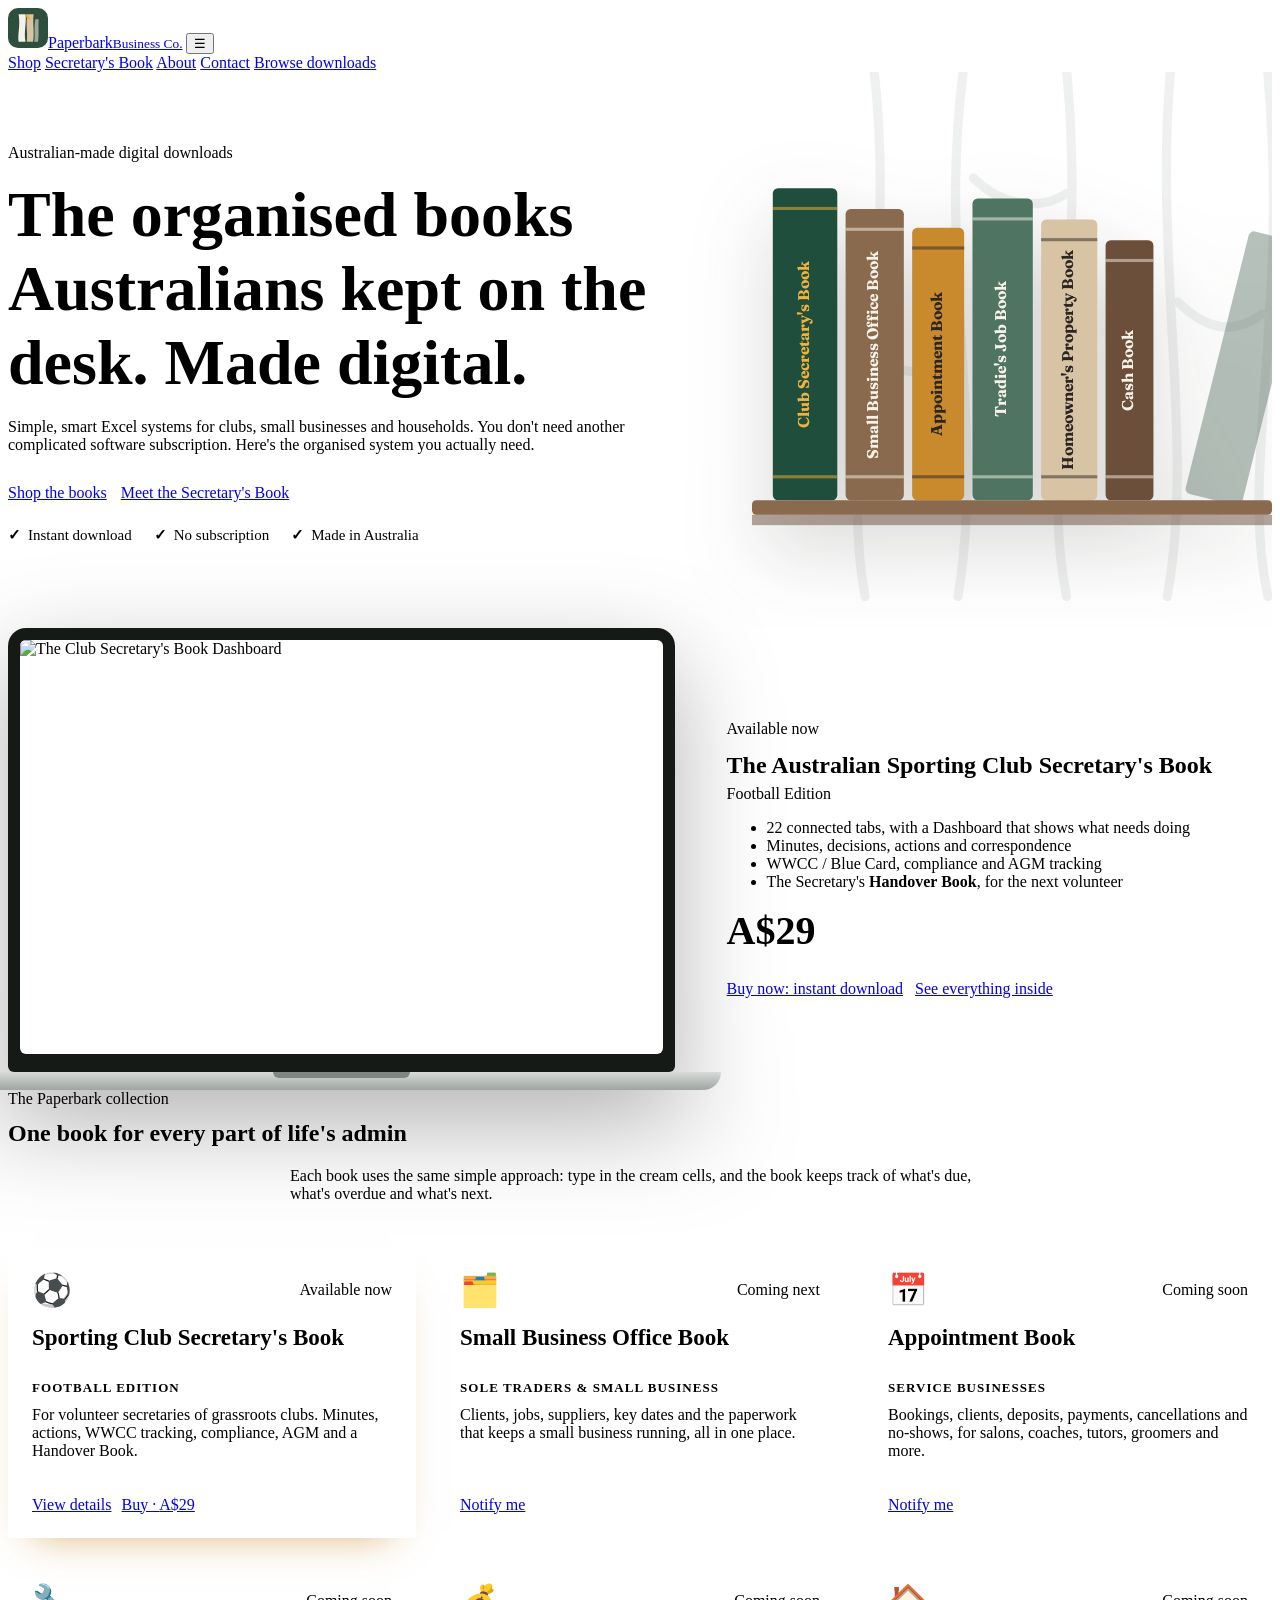
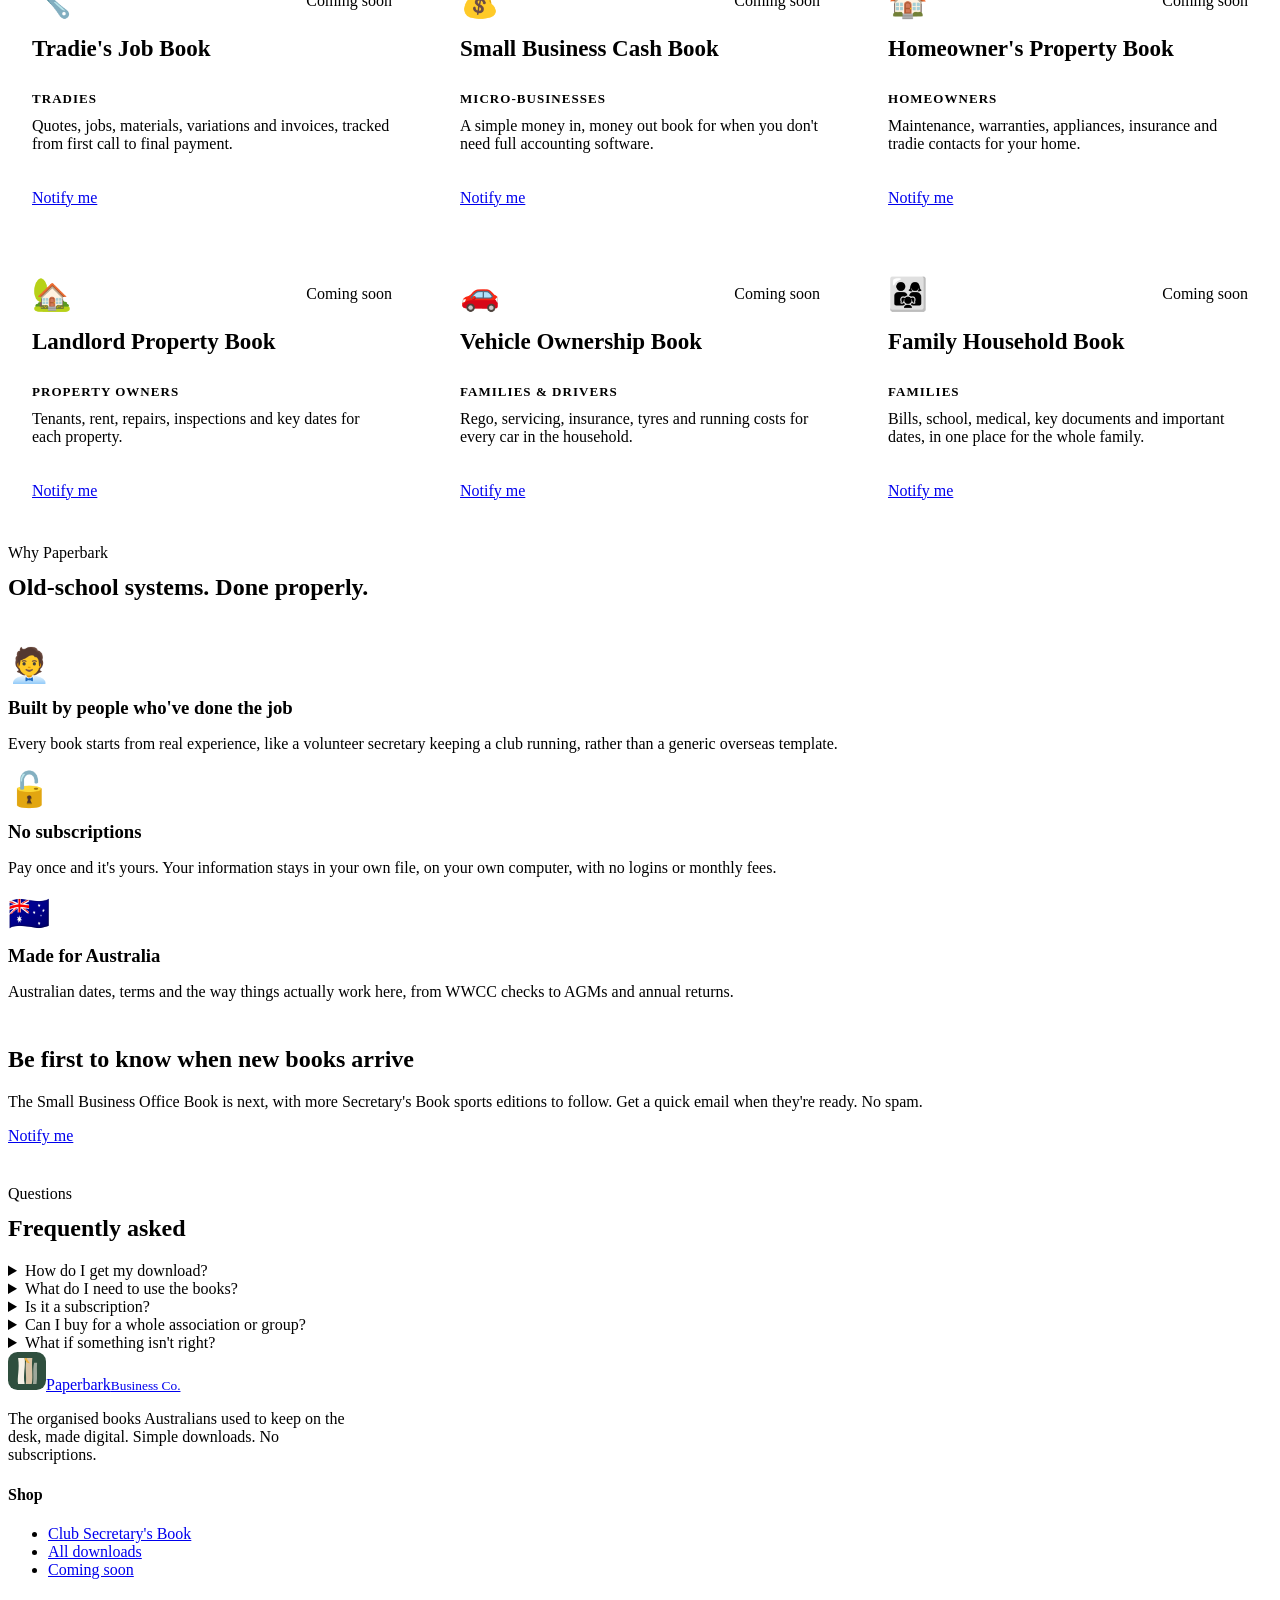
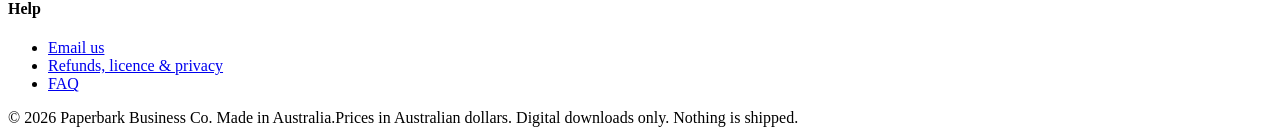
==== index.html @ f2d13397 "Add files via upload" ====
<!doctype html>
<html lang="en-AU">
<head>
<meta charset="utf-8">
<meta name="viewport" content="width=device-width, initial-scale=1">
<title>Paperbark Business Co · Australian-made digital downloads</title>
<meta name="description" content="Simple, smart Excel systems for Australian clubs, small businesses and households. The organised books people used to keep on the desk, made digital. No subscriptions.">
<meta property="og:title" content="Paperbark Business Co · Australian-made digital downloads">
<meta property="og:description" content="Simple, smart Excel systems for Australian clubs, small businesses and households. The organised books people used to keep on the desk, made digital. No subscriptions.">
<meta property="og:image" content="images/share.jpg">
<meta property="og:type" content="website">
<link rel="icon" href="data:image/svg+xml,<svg width='64' height='64' viewBox='0 0 64 64' aria-hidden='true'><rect width='64' height='64' rx='16' fill='%232F4F3E'/><path d='M17 54 C15 42 20 30 17 10 L28 10 C30 24 25 38 28 54 Z' fill='%23F7F2E8'/><path d='M30 54 C32 42 28 28 31 10 L41 10 C39 24 43 40 40 54 Z' fill='%23D8C3A5'/><path d='M42 54 C44 44 41 30 44 18 L49 18 C48 30 50 42 48 54 Z' fill='%23F7F2E8' opacity='.55'/><path d='M28 10 C29 16 32 19 37 19 C34 15 32 12 31 10 Z' fill='%23F2B33D'/></svg>">
<link rel="preconnect" href="https://fonts.googleapis.com">
<link rel="preconnect" href="https://fonts.gstatic.com" crossorigin>
<link href="https://fonts.googleapis.com/css2?family=Fraunces:opsz,wght@9..144,600;9..144,700&family=Inter:wght@400;500;600;700;800&display=swap" rel="stylesheet">
<link rel="stylesheet" href="assets/style.css">
<script src="assets/config.js"></script>
</head>
<body>
<header class="site-header">
  <div class="wrap">
    <a class="brand" href="index.html"><svg width="40" height="40" viewBox="0 0 64 64" aria-hidden="true">
<rect width="64" height="64" rx="16" fill="#2F4F3E"/>
<path d="M17 54 C15 42 20 30 17 10 L28 10 C30 24 25 38 28 54 Z" fill="#F7F2E8"/>
<path d="M30 54 C32 42 28 28 31 10 L41 10 C39 24 43 40 40 54 Z" fill="#D8C3A5"/>
<path d="M42 54 C44 44 41 30 44 18 L49 18 C48 30 50 42 48 54 Z" fill="#F7F2E8" opacity=".55"/>
<path d="M28 10 C29 16 32 19 37 19 C34 15 32 12 31 10 Z" fill="#F2B33D"/>
</svg><span class="name">Paperbark<small>Business Co.</small></span></a>
    <button class="menu-toggle" aria-label="Menu" aria-expanded="false">☰</button>
    <nav class="site-nav">
      <a href="index.html#shop">Shop</a>
      <a href="secretarys-book.html">Secretary's Book</a>
      <a href="index.html#about">About</a>
      <a href="#contact" data-mail="Hello from your website">Contact</a>
      <a class="btn btn-gold btn-sm" href="index.html#shop">Browse downloads</a>
    </nav>
  </div>
</header>

<style>
.home-hero{padding:72px 0 84px;position:relative;overflow:hidden}
.home-hero .wrap{display:grid;grid-template-columns:1.05fr .95fr;gap:48px;align-items:center}
.home-hero h1{font-size:clamp(40px,5.4vw,64px);margin:16px 0 18px}
.home-hero .cta{display:flex;flex-wrap:wrap;gap:14px;margin-top:30px}
.trust{display:flex;flex-wrap:wrap;gap:8px 22px;margin-top:24px;font-size:15px;color:var(--muted);font-weight:500}
.trust span::before{content:"✓";color:var(--ochre);font-weight:800;margin-right:7px}
.shelf{width:100%;max-width:520px;margin-left:auto;filter:drop-shadow(0 30px 40px rgba(43,38,34,.18))}
.bark-bg{position:absolute;right:-120px;top:-80px;width:620px;opacity:.07;pointer-events:none}
@media (max-width:900px){.home-hero .wrap{grid-template-columns:1fr}.shelf{margin:0 auto}}
.featured{background:var(--card);border-top:1px solid var(--line);border-bottom:1px solid var(--line)}
.feat{display:grid;grid-template-columns:1.1fr .9fr;gap:52px;align-items:center}
.feat .price{font-family:var(--serif);font-size:40px;color:var(--euc-dark);font-weight:700}
.feat .btns{display:flex;flex-wrap:wrap;gap:12px;margin-top:26px}
.laptop{filter:drop-shadow(0 34px 50px rgba(0,0,0,.3))}
.laptop .screen{background:#151A17;border-radius:18px 18px 6px 6px;padding:12px 12px 18px}
.laptop .screen div{border-radius:6px;overflow:hidden;background:#fff;aspect-ratio:16/10.3}
.laptop .base{height:18px;margin:0 -7%;background:linear-gradient(#D7DBD9,#9EA5A1);border-radius:0 0 22px 22px;position:relative}
.laptop .base::after{content:"";position:absolute;left:50%;top:0;width:18%;margin-left:-9%;height:6px;background:#7F8783;border-radius:0 0 6px 6px}
@media (max-width:900px){.feat{grid-template-columns:1fr}}
.shop-grid{display:grid;grid-template-columns:repeat(3,1fr);gap:20px;margin-top:44px;text-align:left}
.pcard{background:var(--card);border:1.5px solid var(--line);border-radius:var(--radius);padding:24px;display:flex;flex-direction:column}
.pcard.ready{border:2px solid var(--gold);box-shadow:0 20px 40px -26px rgba(201,138,46,.8)}
.ptop{display:flex;justify-content:space-between;align-items:center}
.picon{font-size:32px}
.pcard h3{margin-top:16px;font-size:23px}
.pwho{font-size:13px;font-weight:700;letter-spacing:.08em;text-transform:uppercase;color:var(--ochre);margin-top:6px}
.pcard p{color:var(--muted);margin-top:10px;flex:1}
.pbtns{display:flex;flex-wrap:wrap;gap:10px;margin-top:20px}
@media (max-width:980px){.shop-grid{grid-template-columns:repeat(2,1fr)}}
@media (max-width:620px){.shop-grid{grid-template-columns:1fr}}
.why .card .ic{font-size:34px}
.why .card h3{margin:12px 0 8px}
</style>
<section class="home-hero">
  <svg class="bark-bg" viewBox="0 0 400 400" aria-hidden="true" fill="none" stroke="#2F4F3E" stroke-width="6" stroke-linecap="round">
<path d="M60 390 C40 280 90 180 60 10"/><path d="M120 390 C140 270 100 160 130 10"/><path d="M190 390 C170 290 210 170 185 10"/>
<path d="M255 390 C275 280 240 150 262 10"/><path d="M320 390 C300 300 340 190 315 10"/><path d="M130 120 C150 140 175 140 190 130"/>
<path d="M60 230 C80 250 105 248 122 236"/><path d="M262 200 C282 220 300 220 316 208"/></svg>
  <div class="wrap">
    <div>
      <div class="eyebrow">Australian-made digital downloads</div>
      <h1>The organised books Australians kept on the desk. <span class="hl">Made digital.</span></h1>
      <p class="lead">Simple, smart Excel systems for clubs, small businesses and households. You don't need another complicated software subscription. Here's the organised system you actually need.</p>
      <div class="cta">
        <a class="btn btn-euc" href="#shop">Shop the books</a>
        <a class="btn btn-outline" href="secretarys-book.html">Meet the Secretary's Book</a>
      </div>
      <div class="trust"><span>Instant download</span><span>No subscription</span><span>Made in Australia</span></div>
    </div>
    <svg viewBox="0 0 500 360" class="shelf" role="img" aria-label="A shelf of Paperbark books"><g><rect x="20" y="30" width="62" height="300" rx="5" fill="#1F4E3D"/><rect x="20" y="48" width="62" height="3" fill="#F2B33D" opacity=".5"/><rect x="20" y="306" width="62" height="3" fill="#F2B33D" opacity=".5"/><text x="51.0" y="180.0" fill="#F2B33D" font-family="Fraunces,Georgia,serif" font-weight="700" font-size="15" text-anchor="middle" dominant-baseline="middle" transform="rotate(-90 51.0 180.0)">Club Secretary&#39;s Book</text></g><g><rect x="90" y="50" width="56" height="280" rx="5" fill="#8A6A4F"/><rect x="90" y="68" width="56" height="3" fill="#F7F2E8" opacity=".5"/><rect x="90" y="306" width="56" height="3" fill="#F7F2E8" opacity=".5"/><text x="118.0" y="190.0" fill="#F7F2E8" font-family="Fraunces,Georgia,serif" font-weight="700" font-size="15" text-anchor="middle" dominant-baseline="middle" transform="rotate(-90 118.0 190.0)">Small Business Office Book</text></g><g><rect x="154" y="68" width="50" height="262" rx="5" fill="#C98A2E"/><rect x="154" y="86" width="50" height="3" fill="#2B2622" opacity=".5"/><rect x="154" y="306" width="50" height="3" fill="#2B2622" opacity=".5"/><text x="179.0" y="199.0" fill="#2B2622" font-family="Fraunces,Georgia,serif" font-weight="700" font-size="15" text-anchor="middle" dominant-baseline="middle" transform="rotate(-90 179.0 199.0)">Appointment Book</text></g><g><rect x="212" y="40" width="58" height="290" rx="5" fill="#4F7461"/><rect x="212" y="58" width="58" height="3" fill="#F7F2E8" opacity=".5"/><rect x="212" y="306" width="58" height="3" fill="#F7F2E8" opacity=".5"/><text x="241.0" y="185.0" fill="#F7F2E8" font-family="Fraunces,Georgia,serif" font-weight="700" font-size="15" text-anchor="middle" dominant-baseline="middle" transform="rotate(-90 241.0 185.0)">Tradie&#39;s Job Book</text></g><g><rect x="278" y="60" width="54" height="270" rx="5" fill="#D8C3A5"/><rect x="278" y="78" width="54" height="3" fill="#2B2622" opacity=".5"/><rect x="278" y="306" width="54" height="3" fill="#2B2622" opacity=".5"/><text x="305.0" y="195.0" fill="#2B2622" font-family="Fraunces,Georgia,serif" font-weight="700" font-size="15" text-anchor="middle" dominant-baseline="middle" transform="rotate(-90 305.0 195.0)">Homeowner&#39;s Property Book</text></g><g><rect x="340" y="80" width="46" height="250" rx="5" fill="#6B4F3A"/><rect x="340" y="98" width="46" height="3" fill="#F7F2E8" opacity=".5"/><rect x="340" y="306" width="46" height="3" fill="#F7F2E8" opacity=".5"/><text x="363.0" y="205.0" fill="#F7F2E8" font-family="Fraunces,Georgia,serif" font-weight="700" font-size="15" text-anchor="middle" dominant-baseline="middle" transform="rotate(-90 363.0 205.0)">Cash Book</text></g><g transform="rotate(14 445 330)"><rect x="415" y="70" width="56" height="260" rx="5" fill="#2F4F3E" opacity=".35"/></g><rect x="0" y="330" width="500" height="14" rx="4" fill="#8A6A4F"/><rect x="0" y="344" width="500" height="10" fill="#6B4F3A" opacity=".5"/></svg>
  </div>
</section>

<section class="featured">
  <div class="wrap feat">
    <div class="laptop">
      <div class="screen"><div><img src="images/dashboard-top.webp" alt="The Club Secretary's Book Dashboard" width="1600" height="1077"></div></div>
      <div class="base"></div>
    </div>
    <div>
      <span class="pill">Available now</span>
      <h2 style="margin:14px 0 6px">The Australian Sporting Club Secretary's Book</h2>
      <div class="eyebrow" style="color:var(--euc-2)">Football Edition</div>
      <ul class="ticks">
        <li>22 connected tabs, with a Dashboard that shows what needs doing</li>
        <li>Minutes, decisions, actions and correspondence</li>
        <li>WWCC / Blue Card, compliance and AGM tracking</li>
        <li>The Secretary's <strong>Handover Book</strong>, for the next volunteer</li>
      </ul>
      <div class="price" data-price="secretarys-book">A$29</div>
      <div class="btns">
        <a class="btn btn-gold" href="#" data-buy="secretarys-book">Buy now: instant download</a>
        <a class="btn btn-outline" href="secretarys-book.html">See everything inside</a>
      </div>
    </div>
  </div>
</section>

<section id="shop">
  <div class="wrap center">
    <div class="eyebrow">The Paperbark collection</div>
    <h2 style="margin-top:12px">One book for every <span class="hl">part of life's admin</span></h2>
    <p class="lead" style="max-width:700px;margin:16px auto 0">Each book uses the same simple approach: type in the cream cells, and the book keeps track of what's due, what's overdue and what's next.</p>
    <div class="shop-grid">
      <article class="pcard ready">
  <div class="ptop"><span class="picon">⚽</span><span class="pill">Available now</span></div>
  <h3>Sporting Club Secretary's Book</h3><div class="pwho">Football Edition</div>
  <p>For volunteer secretaries of grassroots clubs. Minutes, actions, WWCC tracking, compliance, AGM and a Handover Book.</p><div class="pbtns"><a class="btn btn-euc btn-sm" href="secretarys-book.html">View details</a><a class="btn btn-gold btn-sm" href="#" data-buy="secretarys-book">Buy · <span data-price="secretarys-book">A$29</span></a></div>
</article><article class="pcard">
  <div class="ptop"><span class="picon">🗂️</span><span class="pill next">Coming next</span></div>
  <h3>Small Business Office Book</h3><div class="pwho">Sole traders & small business</div>
  <p>Clients, jobs, suppliers, key dates and the paperwork that keeps a small business running, all in one place.</p><div class="pbtns"><a class="btn btn-outline btn-sm" href="#" data-notify="Small Business Office Book">Notify me</a></div>
</article><article class="pcard">
  <div class="ptop"><span class="picon">📅</span><span class="pill soon">Coming soon</span></div>
  <h3>Appointment Book</h3><div class="pwho">Service businesses</div>
  <p>Bookings, clients, deposits, payments, cancellations and no-shows, for salons, coaches, tutors, groomers and more.</p><div class="pbtns"><a class="btn btn-outline btn-sm" href="#" data-notify="Appointment Book">Notify me</a></div>
</article><article class="pcard">
  <div class="ptop"><span class="picon">🔧</span><span class="pill soon">Coming soon</span></div>
  <h3>Tradie's Job Book</h3><div class="pwho">Tradies</div>
  <p>Quotes, jobs, materials, variations and invoices, tracked from first call to final payment.</p><div class="pbtns"><a class="btn btn-outline btn-sm" href="#" data-notify="Tradie's Job Book">Notify me</a></div>
</article><article class="pcard">
  <div class="ptop"><span class="picon">💰</span><span class="pill soon">Coming soon</span></div>
  <h3>Small Business Cash Book</h3><div class="pwho">Micro-businesses</div>
  <p>A simple money in, money out book for when you don't need full accounting software.</p><div class="pbtns"><a class="btn btn-outline btn-sm" href="#" data-notify="Small Business Cash Book">Notify me</a></div>
</article><article class="pcard">
  <div class="ptop"><span class="picon">🏠</span><span class="pill soon">Coming soon</span></div>
  <h3>Homeowner's Property Book</h3><div class="pwho">Homeowners</div>
  <p>Maintenance, warranties, appliances, insurance and tradie contacts for your home.</p><div class="pbtns"><a class="btn btn-outline btn-sm" href="#" data-notify="Homeowner's Property Book">Notify me</a></div>
</article><article class="pcard">
  <div class="ptop"><span class="picon">🏡</span><span class="pill soon">Coming soon</span></div>
  <h3>Landlord Property Book</h3><div class="pwho">Property owners</div>
  <p>Tenants, rent, repairs, inspections and key dates for each property.</p><div class="pbtns"><a class="btn btn-outline btn-sm" href="#" data-notify="Landlord Property Book">Notify me</a></div>
</article><article class="pcard">
  <div class="ptop"><span class="picon">🚗</span><span class="pill soon">Coming soon</span></div>
  <h3>Vehicle Ownership Book</h3><div class="pwho">Families & drivers</div>
  <p>Rego, servicing, insurance, tyres and running costs for every car in the household.</p><div class="pbtns"><a class="btn btn-outline btn-sm" href="#" data-notify="Vehicle Ownership Book">Notify me</a></div>
</article><article class="pcard">
  <div class="ptop"><span class="picon">👨‍👩‍👧</span><span class="pill soon">Coming soon</span></div>
  <h3>Family Household Book</h3><div class="pwho">Families</div>
  <p>Bills, school, medical, key documents and important dates, in one place for the whole family.</p><div class="pbtns"><a class="btn btn-outline btn-sm" href="#" data-notify="Family Household Book">Notify me</a></div>
</article>
    </div>
  </div>
</section>

<section class="why" id="about" style="padding-top:20px">
  <div class="wrap center">
    <div class="eyebrow">Why Paperbark</div>
    <h2 style="margin-top:12px">Old-school systems. <span class="hl">Done properly.</span></h2>
    <div class="grid-3" style="margin-top:44px;text-align:left">
      <div class="card"><div class="ic">🧑‍💼</div><h3>Built by people who've done the job</h3><p>Every book starts from real experience, like a volunteer secretary keeping a club running, rather than a generic overseas template.</p></div>
      <div class="card"><div class="ic">🔓</div><h3>No subscriptions</h3><p>Pay once and it's yours. Your information stays in your own file, on your own computer, with no logins or monthly fees.</p></div>
      <div class="card"><div class="ic">🇦🇺</div><h3>Made for Australia</h3><p>Australian dates, terms and the way things actually work here, from WWCC checks to AGMs and annual returns.</p></div>
    </div>
  </div>
</section>

<section style="padding-top:10px">
  <div class="wrap">
    <div class="signup">
      <div>
        <h2>Be first to know when new books arrive</h2>
        <p>The Small Business Office Book is next, with more Secretary's Book sports editions to follow. Get a quick email when they're ready. No spam.</p>
      </div>
      <div class="act"><a class="btn btn-gold" href="#" data-notify="next Paperbark book">Notify me</a></div>
    </div>
  </div>
</section>

<section id="faq" style="padding-top:40px">
  <div class="wrap center">
    <div class="eyebrow">Questions</div>
    <h2 style="margin-top:12px">Frequently asked</h2>
    <div class="faq">
      <details><summary>How do I get my download?</summary><p>Straight after payment you'll get a download link on screen and by email. Checkout is handled securely by Payhip.</p></details>
      <details><summary>What do I need to use the books?</summary><p>Microsoft Excel on Windows or Mac. Each book is designed and tested for Excel.</p></details>
      <details><summary>Is it a subscription?</summary><p>No. You pay once and the file is yours to keep and use.</p></details>
      <details><summary>Can I buy for a whole association or group?</summary><p>Yes. We offer licences so an association, council or network can share a book with all its clubs or members. <a href="#" data-mail="Licence enquiry">Email us</a> to talk about it.</p></details>
      <details><summary>What if something isn't right?</summary><p>Email us and we'll help. If a file is faulty or not as described, we'll fix it or refund you. See <a href="policies.html">refunds, licence &amp; privacy</a>.</p></details>
    </div>
  </div>
</section>

<footer class="site-footer" id="contact">
  <div class="wrap">
    <div class="cols">
      <div>
        <a class="brand" href="index.html"><svg width="38" height="38" viewBox="0 0 64 64" aria-hidden="true">
<rect width="64" height="64" rx="16" fill="#2F4F3E"/>
<path d="M17 54 C15 42 20 30 17 10 L28 10 C30 24 25 38 28 54 Z" fill="#F7F2E8"/>
<path d="M30 54 C32 42 28 28 31 10 L41 10 C39 24 43 40 40 54 Z" fill="#D8C3A5"/>
<path d="M42 54 C44 44 41 30 44 18 L49 18 C48 30 50 42 48 54 Z" fill="#F7F2E8" opacity=".55"/>
<path d="M28 10 C29 16 32 19 37 19 C34 15 32 12 31 10 Z" fill="#F2B33D"/>
</svg><span class="name">Paperbark<small>Business Co.</small></span></a>
        <p style="margin-top:16px;max-width:340px">The organised books Australians used to keep on the desk, made digital. Simple downloads. No subscriptions.</p>
      </div>
      <div>
        <h4>Shop</h4>
        <ul><li><a href="secretarys-book.html">Club Secretary's Book</a></li><li><a href="index.html#shop">All downloads</a></li><li><a href="index.html#shop">Coming soon</a></li></ul>
      </div>
      <div>
        <h4>Help</h4>
        <ul><li><a href="#" data-mail="Question from your website">Email us</a></li><li><a href="policies.html">Refunds, licence &amp; privacy</a></li><li><a href="index.html#faq">FAQ</a></li></ul>
      </div>
    </div>
    <div class="legal"><span>© <span id="yr">2026</span> Paperbark Business Co. Made in Australia.</span><span>Prices in Australian dollars. Digital downloads only. Nothing is shipped.</span></div>
  </div>
</footer>
</body>
</html>
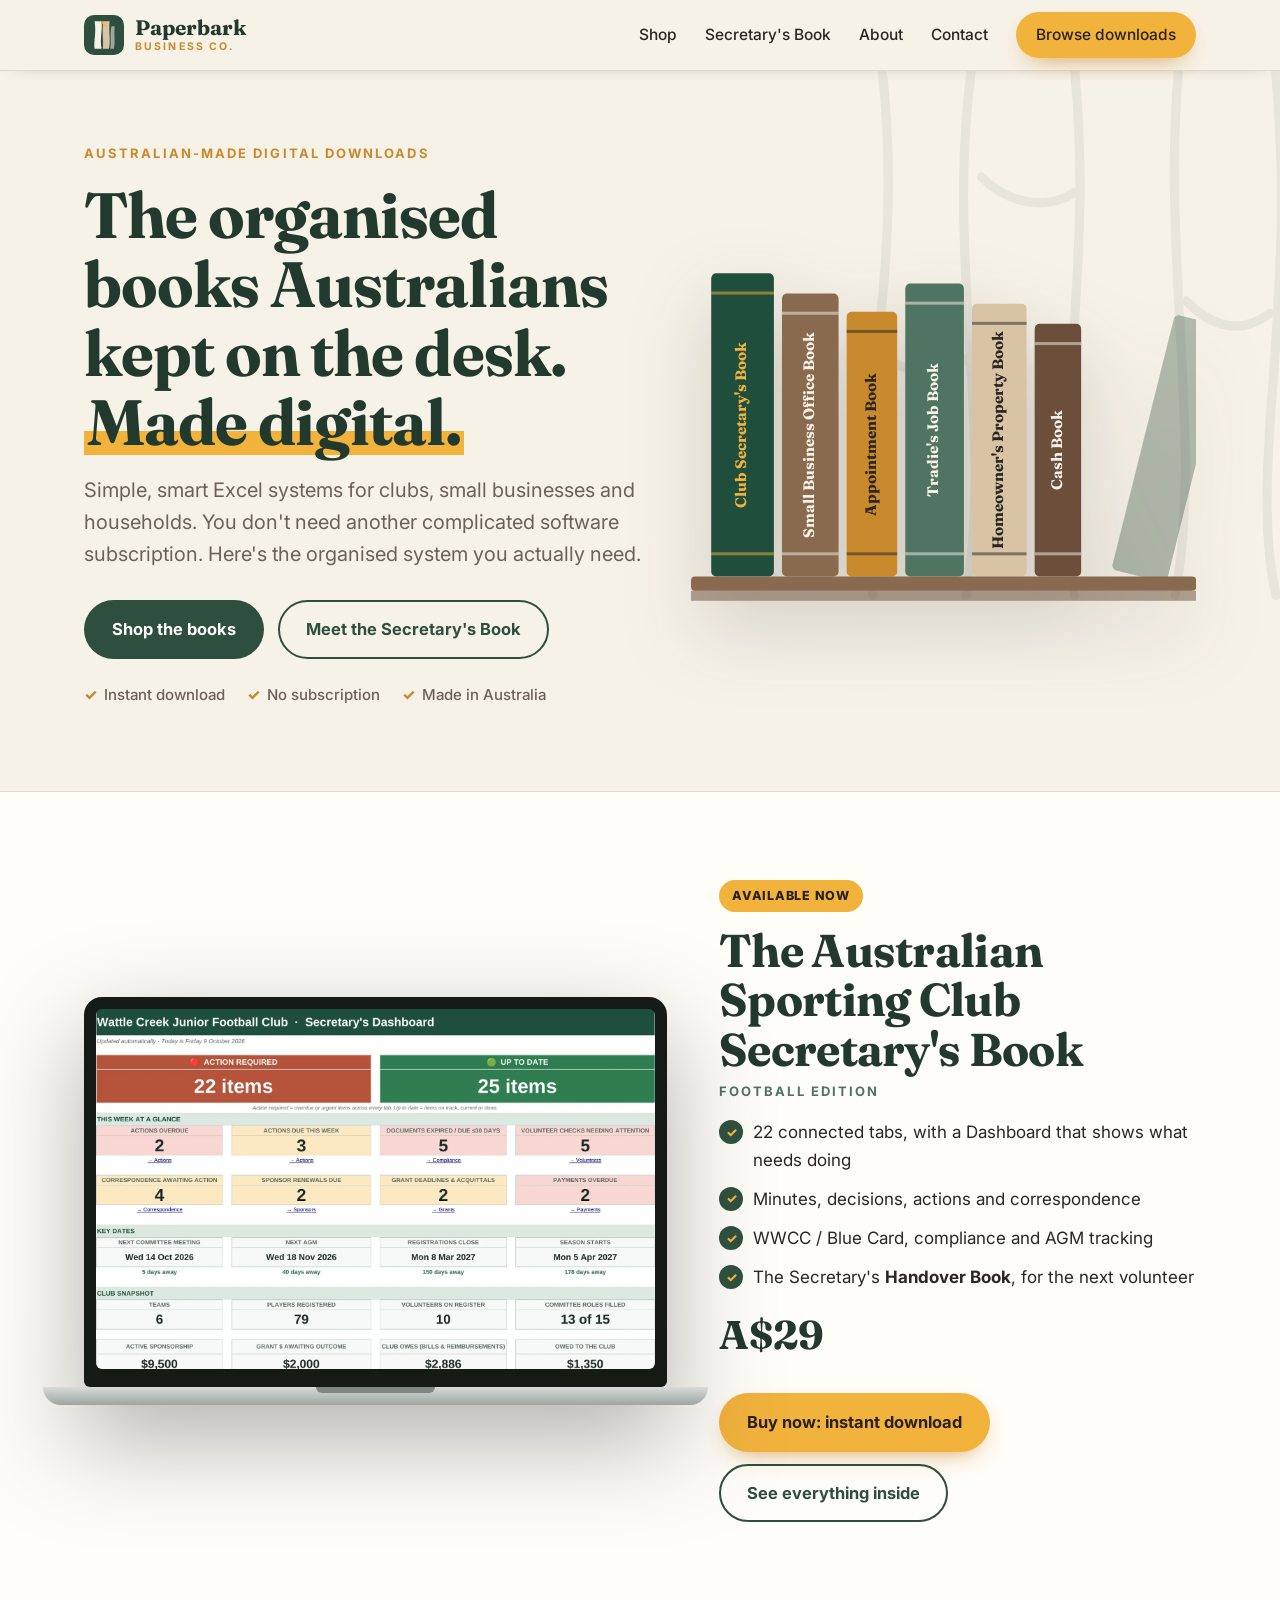
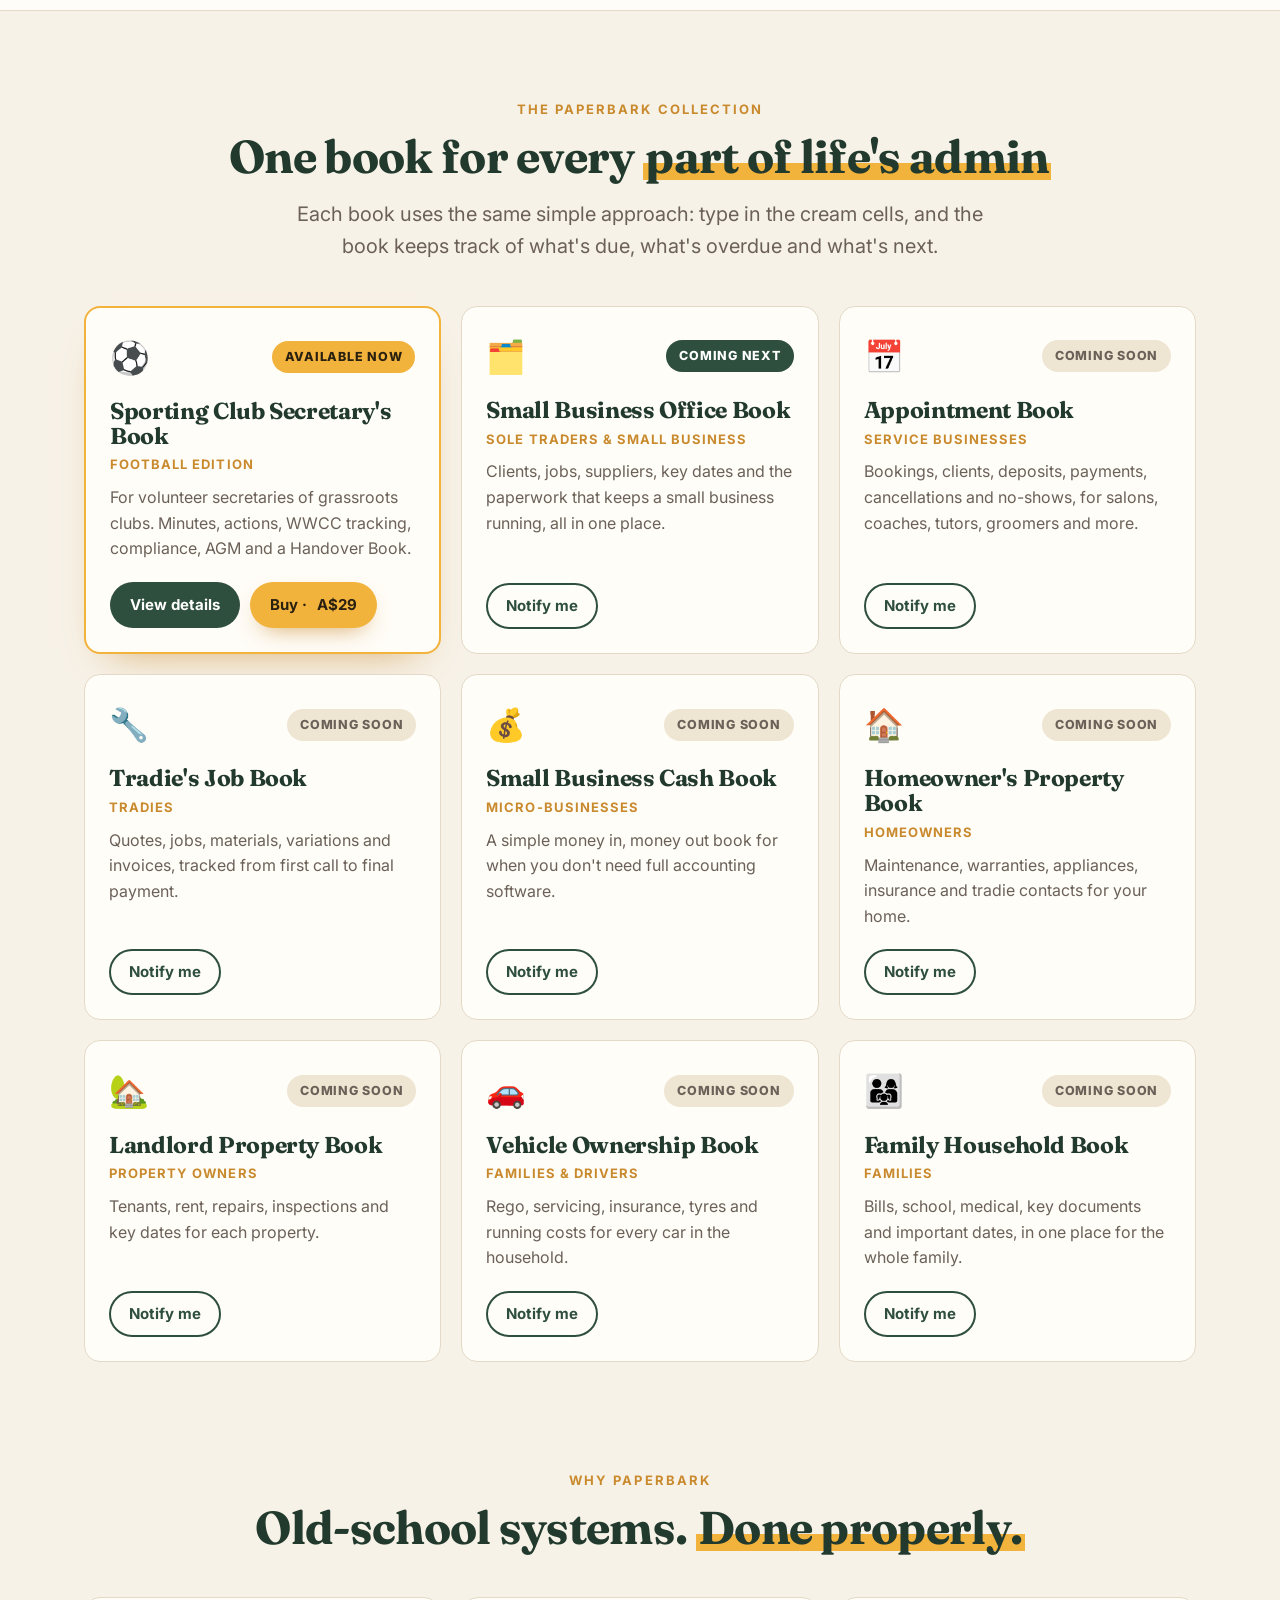
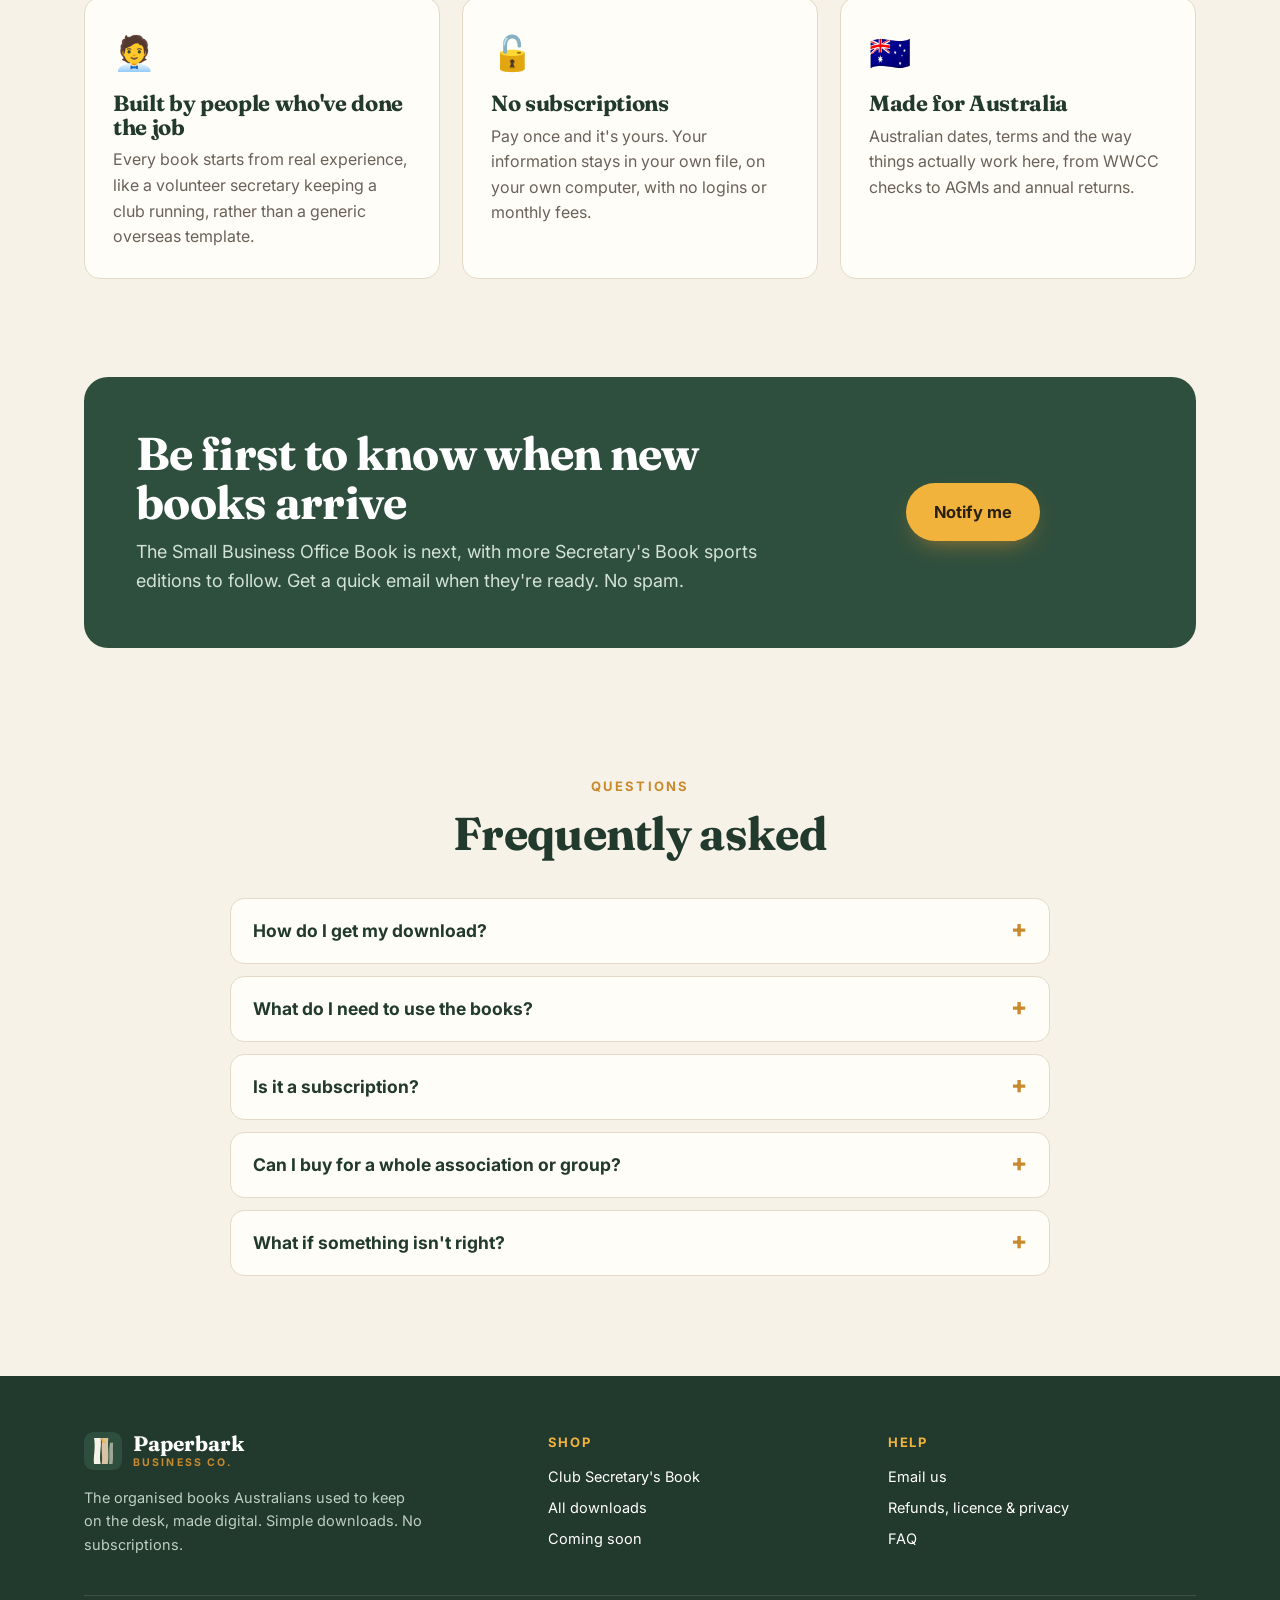
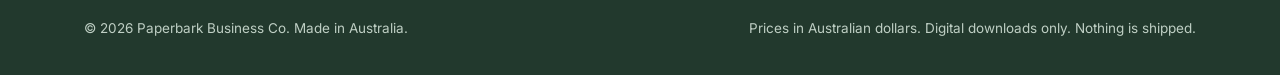
==== commit 622ef2f2: "Add files via upload" ====
--- a/index.html
+++ b/index.html
@@ -7,14 +7,14 @@
 <meta name="description" content="Simple, smart Excel systems for Australian clubs, small businesses and households. The organised books people used to keep on the desk, made digital. No subscriptions.">
 <meta property="og:title" content="Paperbark Business Co · Australian-made digital downloads">
 <meta property="og:description" content="Simple, smart Excel systems for Australian clubs, small businesses and households. The organised books people used to keep on the desk, made digital. No subscriptions.">
-<meta property="og:image" content="images/share.jpg">
+<meta property="og:image" content="./share.jpg">
 <meta property="og:type" content="website">
 <link rel="icon" href="data:image/svg+xml,<svg width='64' height='64' viewBox='0 0 64 64' aria-hidden='true'><rect width='64' height='64' rx='16' fill='%232F4F3E'/><path d='M17 54 C15 42 20 30 17 10 L28 10 C30 24 25 38 28 54 Z' fill='%23F7F2E8'/><path d='M30 54 C32 42 28 28 31 10 L41 10 C39 24 43 40 40 54 Z' fill='%23D8C3A5'/><path d='M42 54 C44 44 41 30 44 18 L49 18 C48 30 50 42 48 54 Z' fill='%23F7F2E8' opacity='.55'/><path d='M28 10 C29 16 32 19 37 19 C34 15 32 12 31 10 Z' fill='%23F2B33D'/></svg>">
 <link rel="preconnect" href="https://fonts.googleapis.com">
 <link rel="preconnect" href="https://fonts.gstatic.com" crossorigin>
 <link href="https://fonts.googleapis.com/css2?family=Fraunces:opsz,wght@9..144,600;9..144,700&family=Inter:wght@400;500;600;700;800&display=swap" rel="stylesheet">
-<link rel="stylesheet" href="assets/style.css">
-<script src="assets/config.js"></script>
+<link rel="stylesheet" href="style.css">
+<script src="config.js"></script>
 </head>
 <body>
 <header class="site-header">
@@ -94,7 +94,7 @@
 <section class="featured">
   <div class="wrap feat">
     <div class="laptop">
-      <div class="screen"><div><img src="images/dashboard-top.webp" alt="The Club Secretary's Book Dashboard" width="1600" height="1077"></div></div>
+      <div class="screen"><div><img src="./dashboard-top.webp" alt="The Club Secretary's Book Dashboard" width="1600" height="1077"></div></div>
       <div class="base"></div>
     </div>
     <div>
--- a/style.css
+++ b/style.css
@@ -0,0 +1,113 @@
+/* Paperbark Business Co — shared styles */
+:root{
+  --ink:#2B2622; --muted:#6B6158; --paper:#F7F2E8; --paper-2:#EFE5D3; --card:#FFFDF8; --line:#E4D9C6;
+  --tan:#D8C3A5; --euc:#2F4F3E; --euc-2:#4F7461; --euc-dark:#22392D; --ochre:#C98A2E; --gold:#F2B33D; --gold-soft:#FBEFD2;
+  --radius:16px; --shadow:0 28px 60px -24px rgba(43,38,34,.45);
+  --serif:"Fraunces",Georgia,"Times New Roman",serif;
+  --sans:Inter,system-ui,-apple-system,"Segoe UI",Roboto,Arial,sans-serif;
+}
+*{box-sizing:border-box;margin:0;padding:0}
+html{scroll-behavior:smooth}
+body{font-family:var(--sans);background:var(--paper);color:var(--ink);line-height:1.6;-webkit-font-smoothing:antialiased}
+img{max-width:100%;height:auto;display:block}
+a{color:inherit}
+.wrap{max-width:1160px;margin:0 auto;padding:0 24px}
+h1,h2,h3{font-family:var(--serif);font-weight:700;line-height:1.08;letter-spacing:-.015em;color:var(--euc-dark)}
+h2{font-size:clamp(30px,4vw,46px)}
+h3{font-size:22px}
+.eyebrow{font-size:13px;font-weight:700;letter-spacing:.16em;text-transform:uppercase;color:var(--ochre)}
+.lead{font-size:clamp(17px,2vw,20px);color:var(--muted)}
+.hl{background:linear-gradient(transparent 62%,var(--gold) 62%,var(--gold) 92%,transparent 92%);padding:0 .05em}
+section{padding:88px 0}
+.center{text-align:center}
+:focus-visible{outline:3px solid var(--ochre);outline-offset:3px}
+
+/* buttons */
+.btn{display:inline-flex;align-items:center;justify-content:center;gap:10px;font-weight:700;font-size:16.5px;text-decoration:none;border-radius:999px;padding:14px 26px;transition:transform .15s,background .15s,border-color .15s;border:2px solid transparent;cursor:pointer}
+.btn:hover{transform:translateY(-1px)}
+.btn-gold{background:var(--gold);color:#2A2010;box-shadow:0 10px 24px -12px rgba(201,138,46,.9)}
+.btn-gold:hover{background:#F5BF55}
+.btn-euc{background:var(--euc);color:#fff}
+.btn-euc:hover{background:var(--euc-2)}
+.btn-outline{border-color:var(--euc);color:var(--euc)}
+.btn-outline:hover{background:var(--euc);color:#fff}
+.btn-ghost{border-color:rgba(255,255,255,.45);color:#fff}
+.btn-ghost:hover{border-color:#fff}
+.btn-sm{padding:9px 18px;font-size:15px}
+
+/* header */
+.site-header{position:sticky;top:0;z-index:30;background:var(--paper);border-bottom:1px solid var(--line);box-shadow:0 6px 18px -14px rgba(43,38,34,.35)}
+[id]{scroll-margin-top:84px}
+.site-header .wrap{display:flex;align-items:center;justify-content:space-between;height:70px;gap:16px}
+.brand{display:flex;align-items:center;gap:11px;text-decoration:none}
+.brand .name{font-family:var(--serif);font-weight:700;font-size:21px;color:var(--euc-dark);line-height:1}
+.brand .name small{display:block;font-family:var(--sans);font-size:10.5px;letter-spacing:.2em;text-transform:uppercase;color:var(--ochre);font-weight:700;margin-top:4px}
+.site-nav{display:flex;align-items:center;gap:28px}
+.site-nav a{text-decoration:none;font-weight:500;font-size:15.5px;color:var(--ink)}
+.site-nav a:hover{color:var(--euc-2)}
+.site-nav a.btn{color:#2A2010}
+.menu-toggle{display:none;background:none;border:0;font-size:26px;color:var(--euc-dark);cursor:pointer;padding:6px}
+@media (max-width:820px){
+  .menu-toggle{display:block}
+  .site-nav{display:none;position:absolute;left:0;right:0;top:70px;background:var(--paper);flex-direction:column;align-items:stretch;gap:0;border-bottom:1px solid var(--line);padding:8px 24px 18px}
+  .site-nav.open{display:flex}
+  .site-nav a{padding:12px 0;border-bottom:1px solid var(--line)}
+  .site-nav a.btn{margin-top:12px;border-bottom:0}
+}
+
+/* cards & grids */
+.card{background:var(--card);border:1.5px solid var(--line);border-radius:var(--radius);padding:28px}
+.card p{color:var(--muted)}
+.grid-3{display:grid;grid-template-columns:repeat(3,1fr);gap:22px}
+@media (max-width:860px){.grid-3{grid-template-columns:1fr}}
+ul.ticks{list-style:none;margin-top:18px}
+ul.ticks li{position:relative;padding-left:34px;margin:0 0 12px;font-size:17px}
+ul.ticks li::before{content:"✓";position:absolute;left:0;top:1px;width:24px;height:24px;border-radius:50%;background:var(--euc);color:var(--gold);font-weight:800;font-size:13px;display:flex;align-items:center;justify-content:center}
+.pill{display:inline-block;background:var(--gold);color:#2A2010;font-weight:800;font-size:12.5px;letter-spacing:.06em;padding:6px 13px;border-radius:999px;text-transform:uppercase}
+.pill.soon{background:var(--paper-2);color:var(--muted)}
+.pill.next{background:var(--euc);color:#fff}
+
+/* window frame for screenshots */
+.win{background:#fff;border-radius:14px;overflow:hidden;box-shadow:var(--shadow),0 0 0 1px rgba(43,38,34,.1)}
+.win .bar{height:30px;background:#1F4E3D;display:flex;align-items:center;gap:6px;padding:0 12px}
+.win .bar i{width:10px;height:10px;border-radius:50%;background:var(--gold)}
+.win .bar i:nth-child(2){background:#9DC4AE}.win .bar i:nth-child(3){background:#E7E2D3}
+.win .bar span{margin-left:10px;color:#E9F1EC;font-size:12px;font-weight:500;white-space:nowrap;overflow:hidden;text-overflow:ellipsis}
+.win img{width:100%}
+.win.tall{max-height:560px}
+
+/* signup band */
+.signup{background:var(--euc);color:#fff;border-radius:24px;padding:52px;display:grid;grid-template-columns:1.3fr .7fr;gap:32px;align-items:center;position:relative;overflow:hidden}
+.signup h2{color:#fff}
+.signup p{color:#D3E2D8;font-size:18px;margin-top:10px}
+.signup .act{text-align:center}
+@media (max-width:820px){.signup{grid-template-columns:1fr;padding:34px}}
+
+/* faq */
+details{background:var(--card);border:1.5px solid var(--line);border-radius:14px;padding:18px 22px;margin-bottom:12px}
+summary{font-weight:700;font-size:17.5px;color:var(--euc-dark);cursor:pointer;list-style:none;display:flex;justify-content:space-between;gap:16px}
+summary::-webkit-details-marker{display:none}
+summary::after{content:"+";font-size:24px;line-height:1;color:var(--ochre);font-weight:800}
+details[open] summary::after{content:"–"}
+details p{color:var(--muted);margin-top:10px}
+.faq{max-width:820px;margin:40px auto 0;text-align:left}
+
+/* footer */
+.site-footer{background:var(--euc-dark);color:#BFCFC4;padding:56px 0 36px;font-size:14.5px}
+.site-footer .cols{display:grid;grid-template-columns:1.4fr 1fr 1fr;gap:32px}
+.site-footer h4{font-family:var(--sans);font-size:13px;letter-spacing:.14em;text-transform:uppercase;color:var(--gold);margin-bottom:12px}
+.site-footer a{color:#fff;text-decoration:none}
+.site-footer a:hover{text-decoration:underline}
+.site-footer ul{list-style:none}
+.site-footer li{margin-bottom:8px}
+.site-footer .brand .name{color:#fff}
+.site-footer .legal{border-top:1px solid rgba(255,255,255,.12);margin-top:36px;padding-top:22px;display:flex;flex-wrap:wrap;justify-content:space-between;gap:12px;font-size:13.5px}
+@media (max-width:760px){.site-footer .cols{grid-template-columns:1fr}}
+
+/* prose (policies) */
+.prose{max-width:760px;margin:0 auto}
+.prose h1{font-size:clamp(34px,5vw,48px);margin-bottom:10px}
+.prose h2{font-size:26px;margin:38px 0 10px}
+.prose p,.prose li{color:#463E37;font-size:17px;margin-bottom:12px}
+.prose ul{padding-left:22px}
+.note{background:var(--gold-soft);border:1.5px solid var(--gold);border-radius:12px;padding:14px 18px;font-size:15px;color:#5A4520;margin:20px 0}
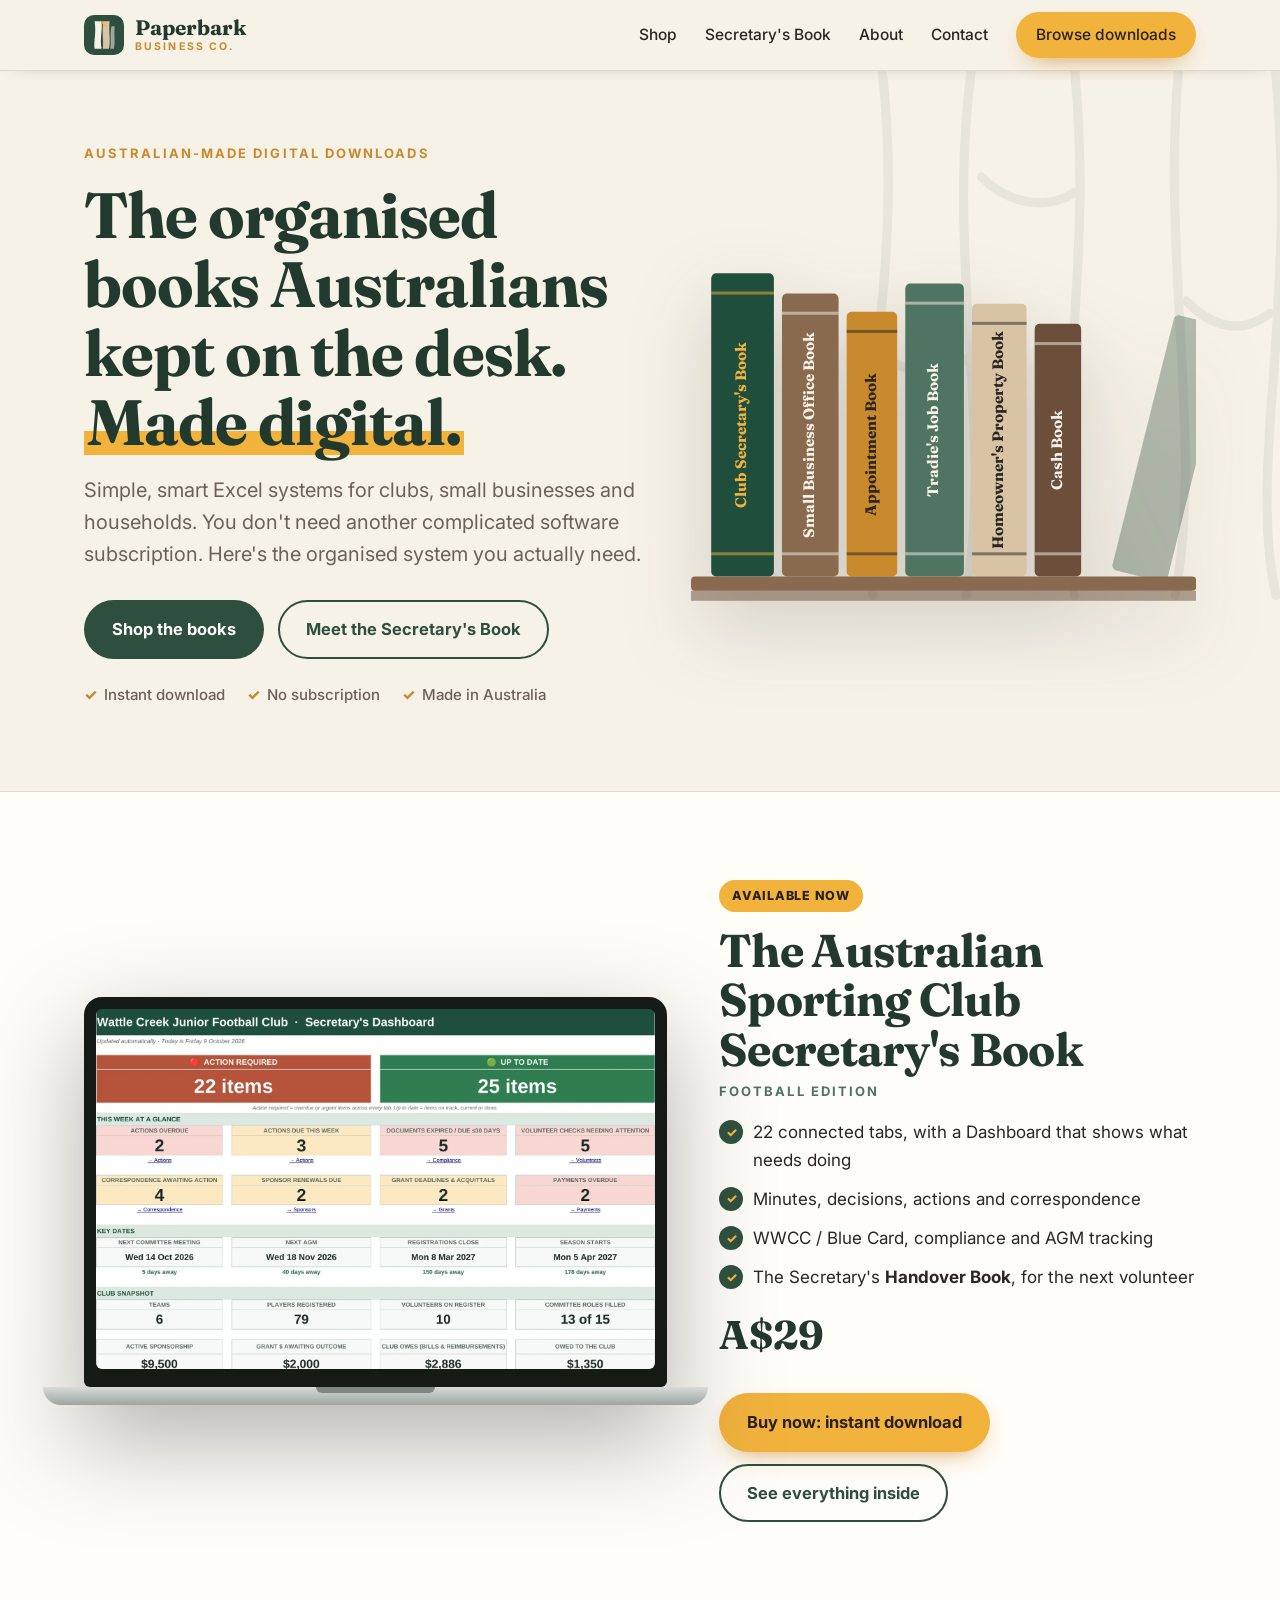
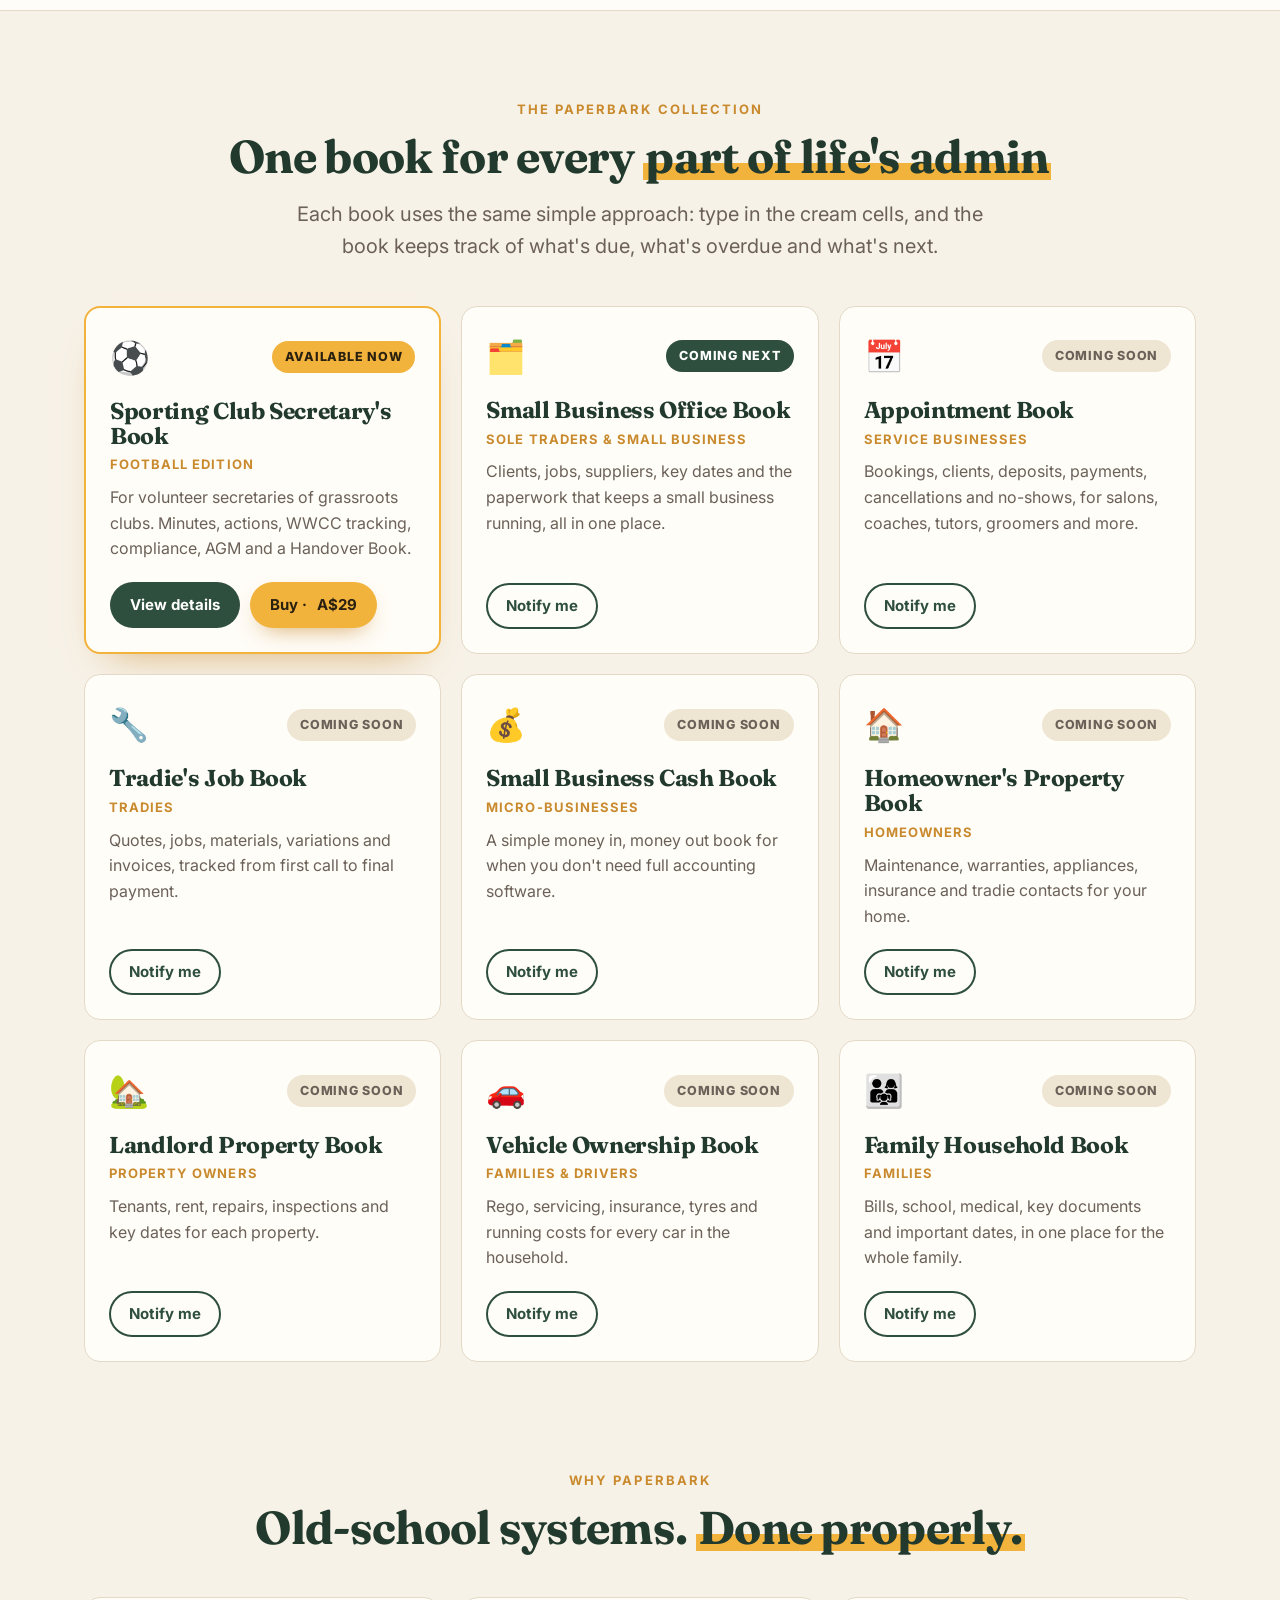
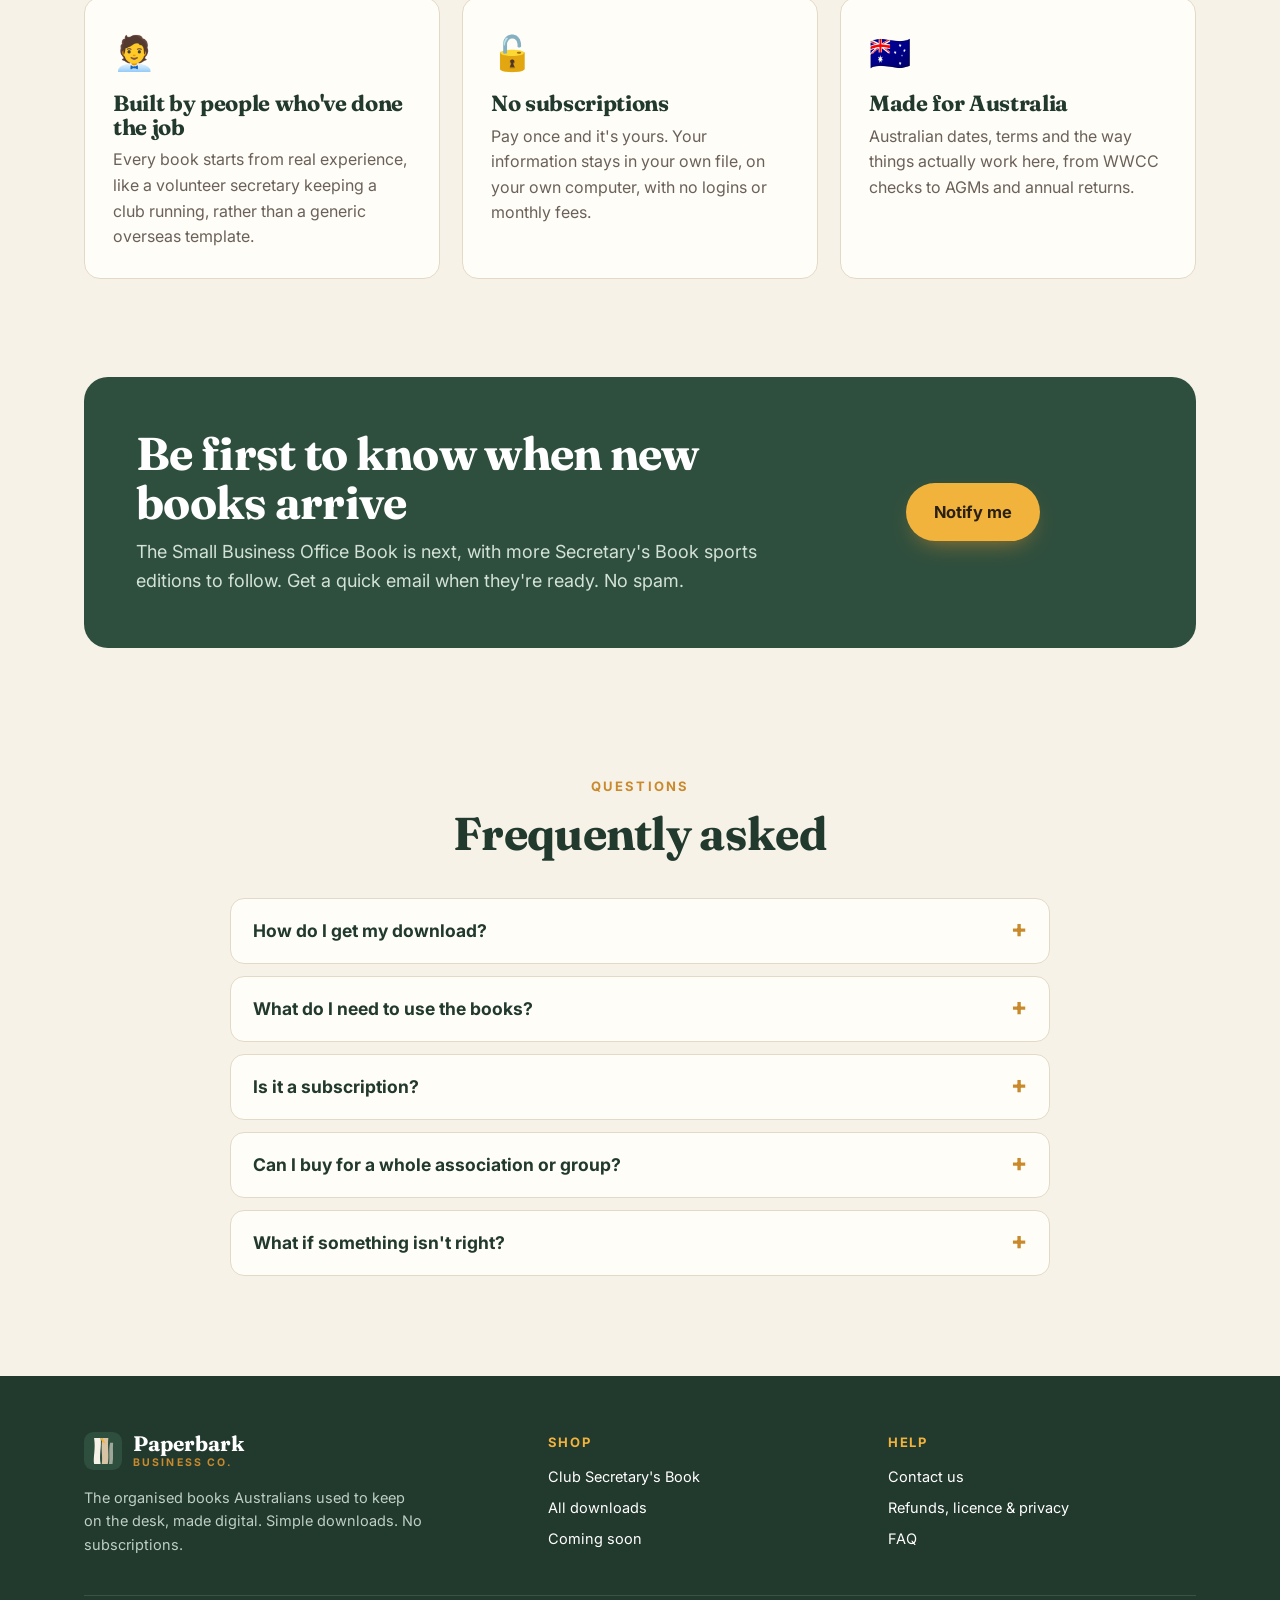
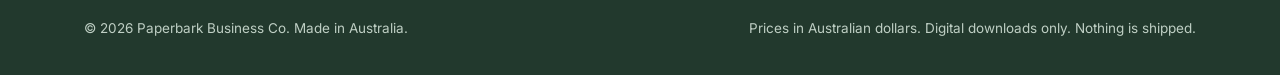
==== commit db43ffcb: "Add files via upload" ====
--- a/index.html
+++ b/index.html
@@ -31,7 +31,7 @@
       <a href="index.html#shop">Shop</a>
       <a href="secretarys-book.html">Secretary's Book</a>
       <a href="index.html#about">About</a>
-      <a href="#contact" data-mail="Hello from your website">Contact</a>
+      <a href="contact.html" data-mail="Hello from your website">Contact</a>
       <a class="btn btn-gold btn-sm" href="index.html#shop">Browse downloads</a>
     </nav>
   </div>
@@ -195,8 +195,8 @@
       <details><summary>How do I get my download?</summary><p>Straight after payment you'll get a download link on screen and by email. Checkout is handled securely by Payhip.</p></details>
       <details><summary>What do I need to use the books?</summary><p>Microsoft Excel on Windows or Mac. Each book is designed and tested for Excel.</p></details>
       <details><summary>Is it a subscription?</summary><p>No. You pay once and the file is yours to keep and use.</p></details>
-      <details><summary>Can I buy for a whole association or group?</summary><p>Yes. We offer licences so an association, council or network can share a book with all its clubs or members. <a href="#" data-mail="Licence enquiry">Email us</a> to talk about it.</p></details>
-      <details><summary>What if something isn't right?</summary><p>Email us and we'll help. If a file is faulty or not as described, we'll fix it or refund you. See <a href="policies.html">refunds, licence &amp; privacy</a>.</p></details>
+      <details><summary>Can I buy for a whole association or group?</summary><p>Yes. We offer licences so an association, council or network can share a book with all its clubs or members. <a href="contact.html" data-mail="Licence enquiry">Get in touch</a> to talk about it.</p></details>
+      <details><summary>What if something isn't right?</summary><p><a href="contact.html" data-mail="Order question">Get in touch</a> and we'll help. If a file is faulty or not as described, we'll fix it or refund you. See <a href="policies.html">refunds, licence &amp; privacy</a>.</p></details>
     </div>
   </div>
 </section>
@@ -220,11 +220,45 @@
       </div>
       <div>
         <h4>Help</h4>
-        <ul><li><a href="#" data-mail="Question from your website">Email us</a></li><li><a href="policies.html">Refunds, licence &amp; privacy</a></li><li><a href="index.html#faq">FAQ</a></li></ul>
+        <ul><li><a href="contact.html" data-mail="Question from your website">Contact us</a></li><li><a href="policies.html">Refunds, licence &amp; privacy</a></li><li><a href="index.html#faq">FAQ</a></li></ul>
       </div>
     </div>
     <div class="legal"><span>© <span id="yr">2026</span> Paperbark Business Co. Made in Australia.</span><span>Prices in Australian dollars. Digital downloads only. Nothing is shipped.</span></div>
   </div>
 </footer>
+<style>
+#notify-dialog{margin:auto;border:0;border-radius:20px;padding:0;max-width:440px;width:calc(100% - 32px);box-shadow:0 40px 80px -20px rgba(0,0,0,.5);background:#FFFDF8;color:#2B2622}
+#notify-dialog::backdrop{background:rgba(34,57,45,.55)}
+#notify-dialog .nd{padding:32px 30px 28px;position:relative}
+#notify-dialog h3{font-family:var(--serif);font-size:26px;color:#22392D;margin:6px 0 8px;line-height:1.15}
+#notify-dialog p{color:#6B6158;font-size:15.5px}
+#notify-dialog label{display:block;font-weight:700;font-size:14px;margin:16px 0 6px}
+#notify-dialog input[type=email],#notify-dialog input[type=text]{width:100%;font:inherit;font-size:16px;padding:12px 14px;border:1.5px solid #E4D9C6;border-radius:12px;background:#fff}
+#notify-dialog input:focus{outline:3px solid #F2B33D;outline-offset:1px}
+#notify-dialog .btn{width:100%;margin-top:18px}
+#notify-dialog .x{position:absolute;right:14px;top:10px;background:none;border:0;font-size:28px;color:#6B6158;cursor:pointer;line-height:1}
+#notify-dialog .fine{font-size:12.5px;margin-top:12px;text-align:center}
+.hp{position:absolute;left:-9999px}
+</style>
+<dialog id="notify-dialog" aria-label="Get notified">
+  <div class="nd">
+    <button type="button" class="x" data-close aria-label="Close">×</button>
+    <div class="eyebrow">Coming soon</div>
+    <h3>Be first to know about the <span class="nd-product">new books</span></h3>
+    <p>Pop in your email and we'll let you know as soon as it's ready. No spam, ever.</p>
+    <form name="notify" method="POST" action="thanks.html" data-netlify="true" netlify-honeypot="bot-field">
+      <input type="hidden" name="form-name" value="notify">
+      <input type="hidden" name="product" value="">
+      <p class="hp"><label>Don't fill this out: <input name="bot-field"></label></p>
+      <label for="nd-name">First name <span style="font-weight:400;color:#6B6158">(optional)</span></label>
+      <input id="nd-name" type="text" name="name" autocomplete="given-name">
+      <label for="nd-email">Email</label>
+      <input id="nd-email" type="email" name="email" required autocomplete="email" placeholder="you@example.com">
+      <button class="btn btn-gold" type="submit">Notify me</button>
+      <p class="fine">We'll only email you about Paperbark books. <a href="policies.html">Privacy</a></p>
+    </form>
+  </div>
+</dialog>
+<script src="notify.js"></script>
 </body>
 </html>
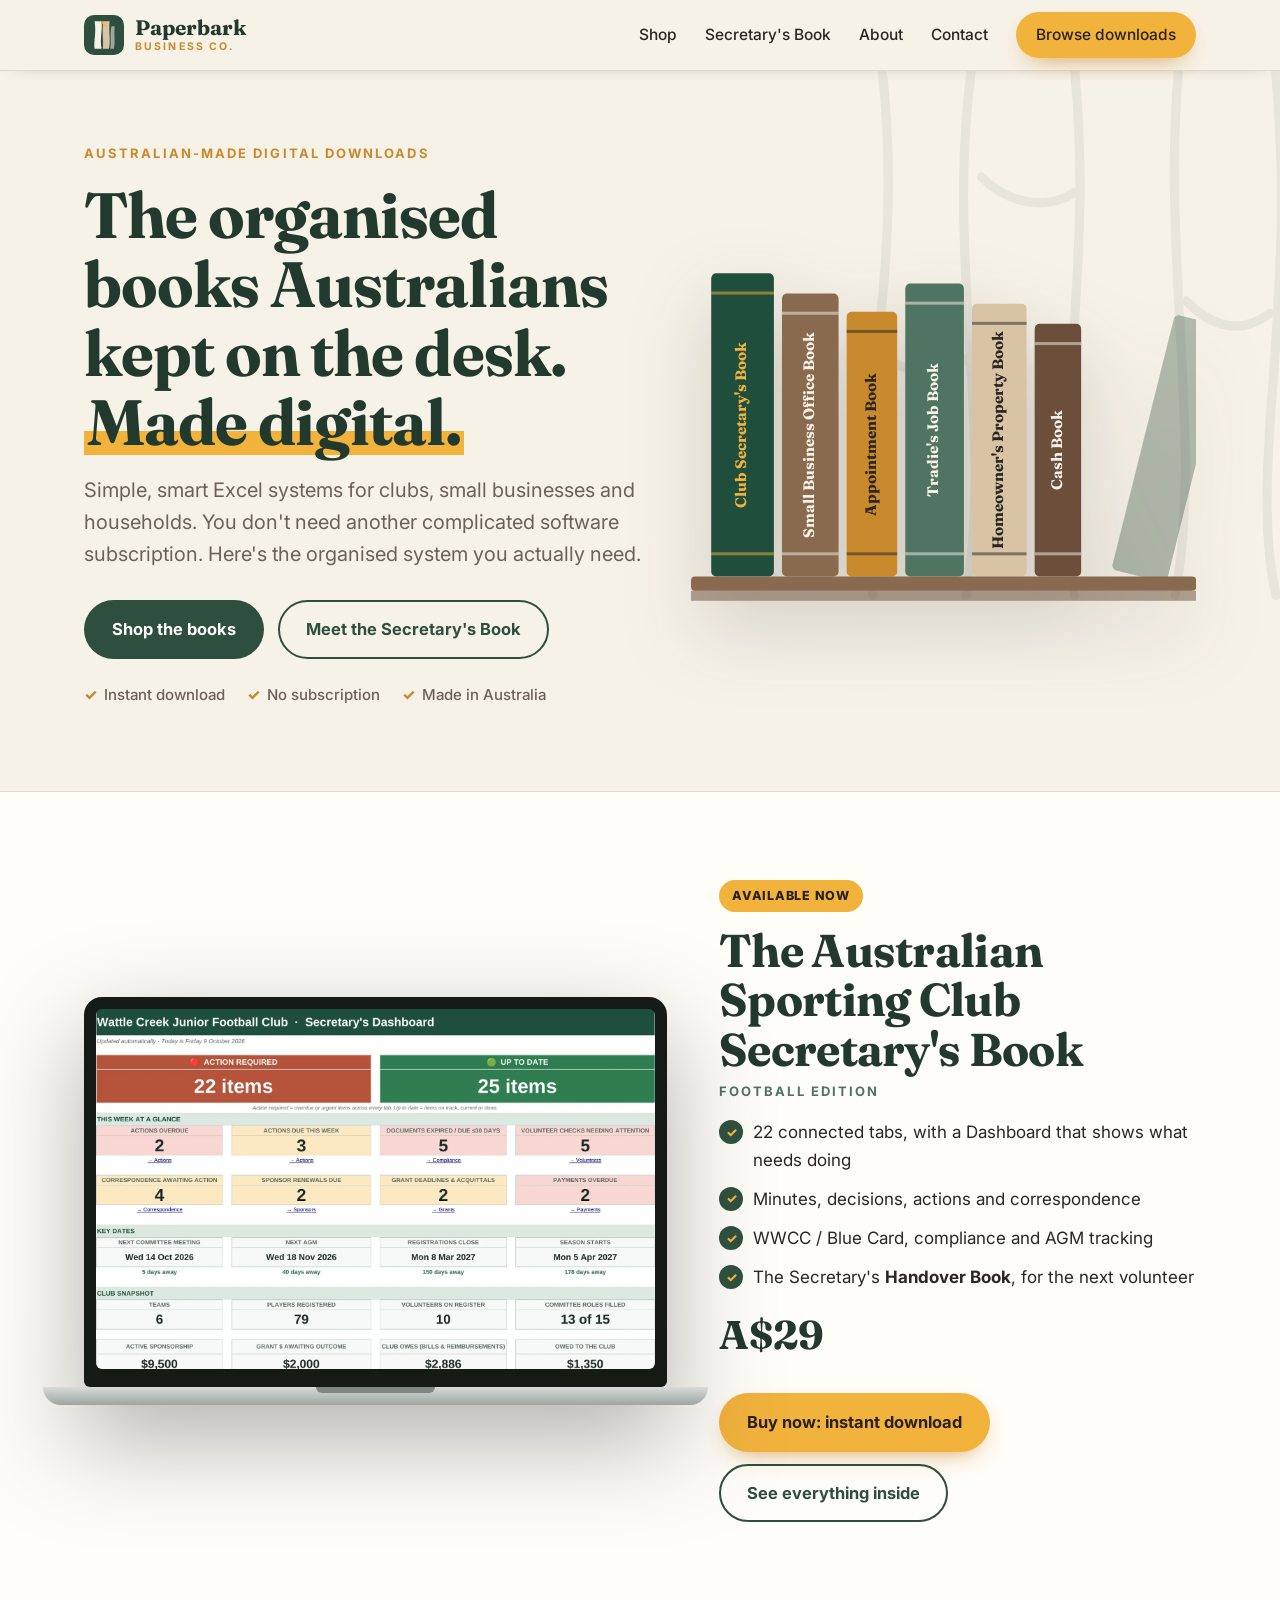
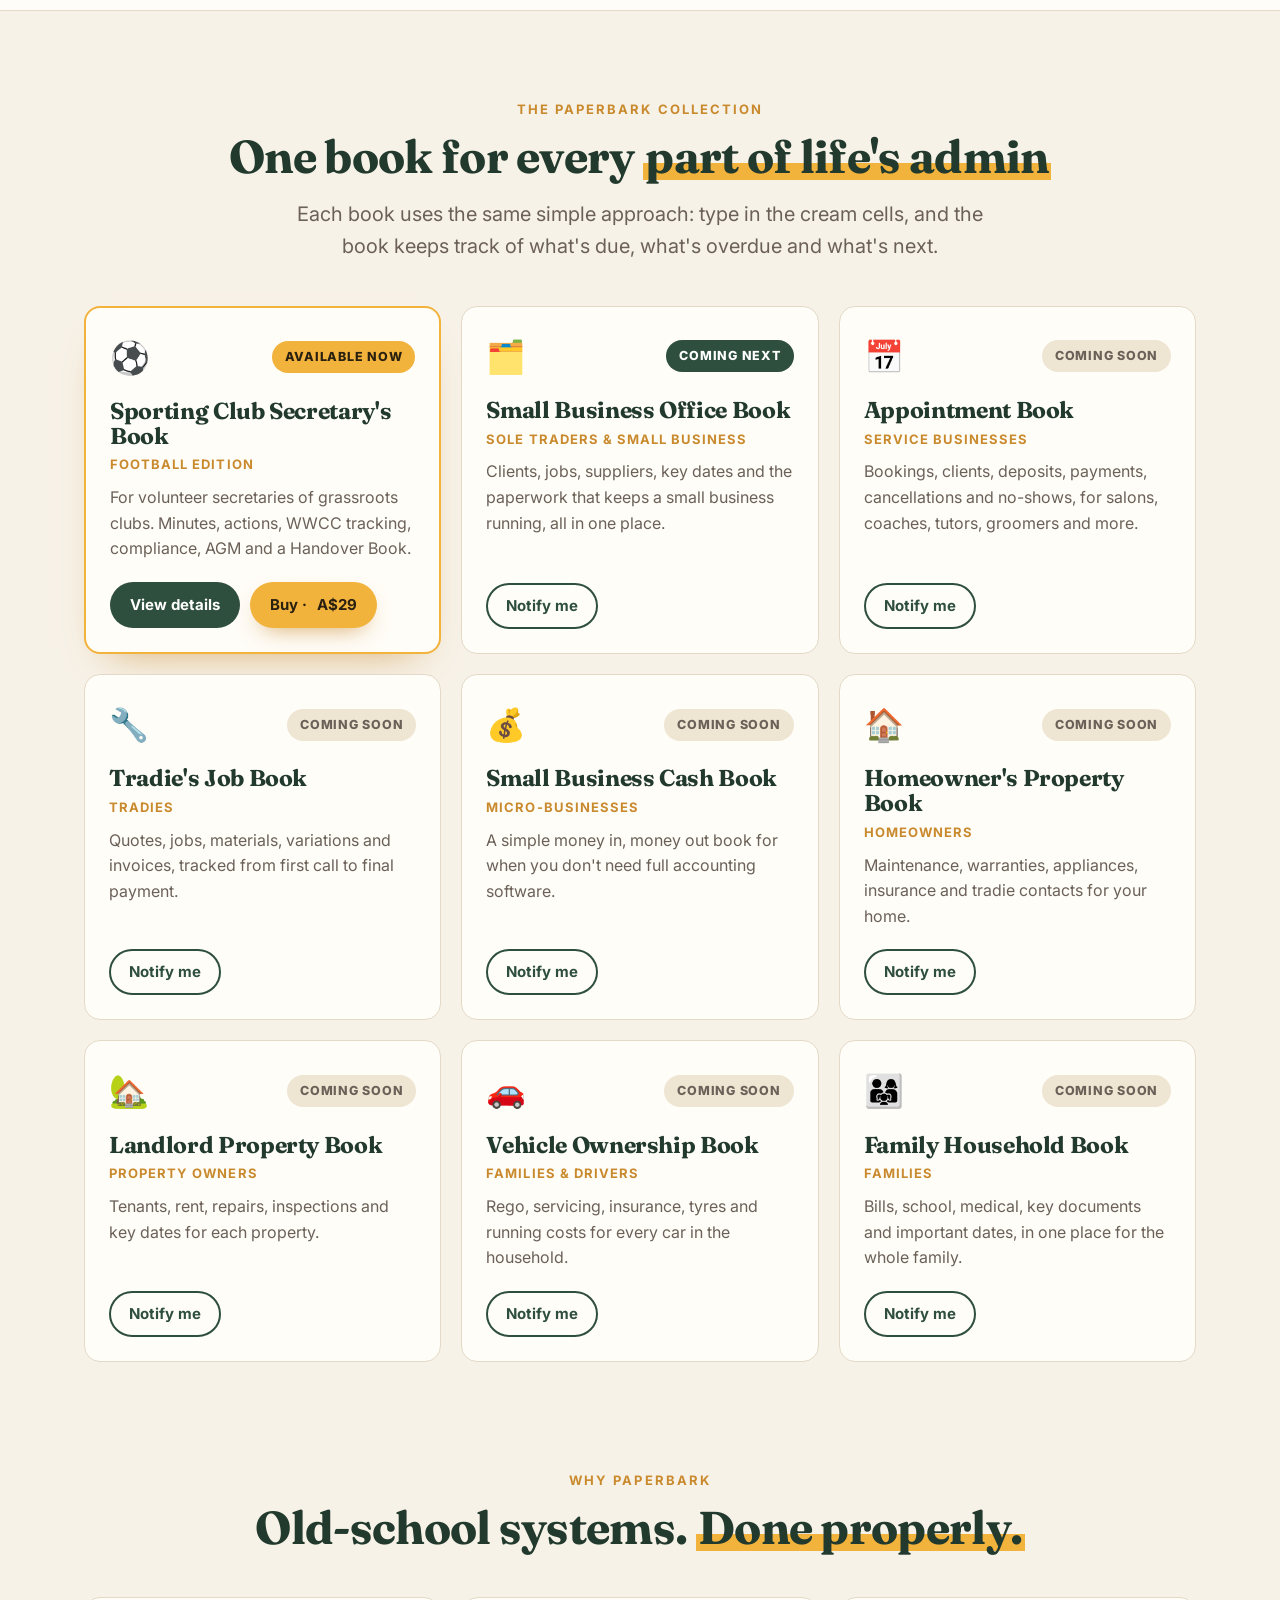
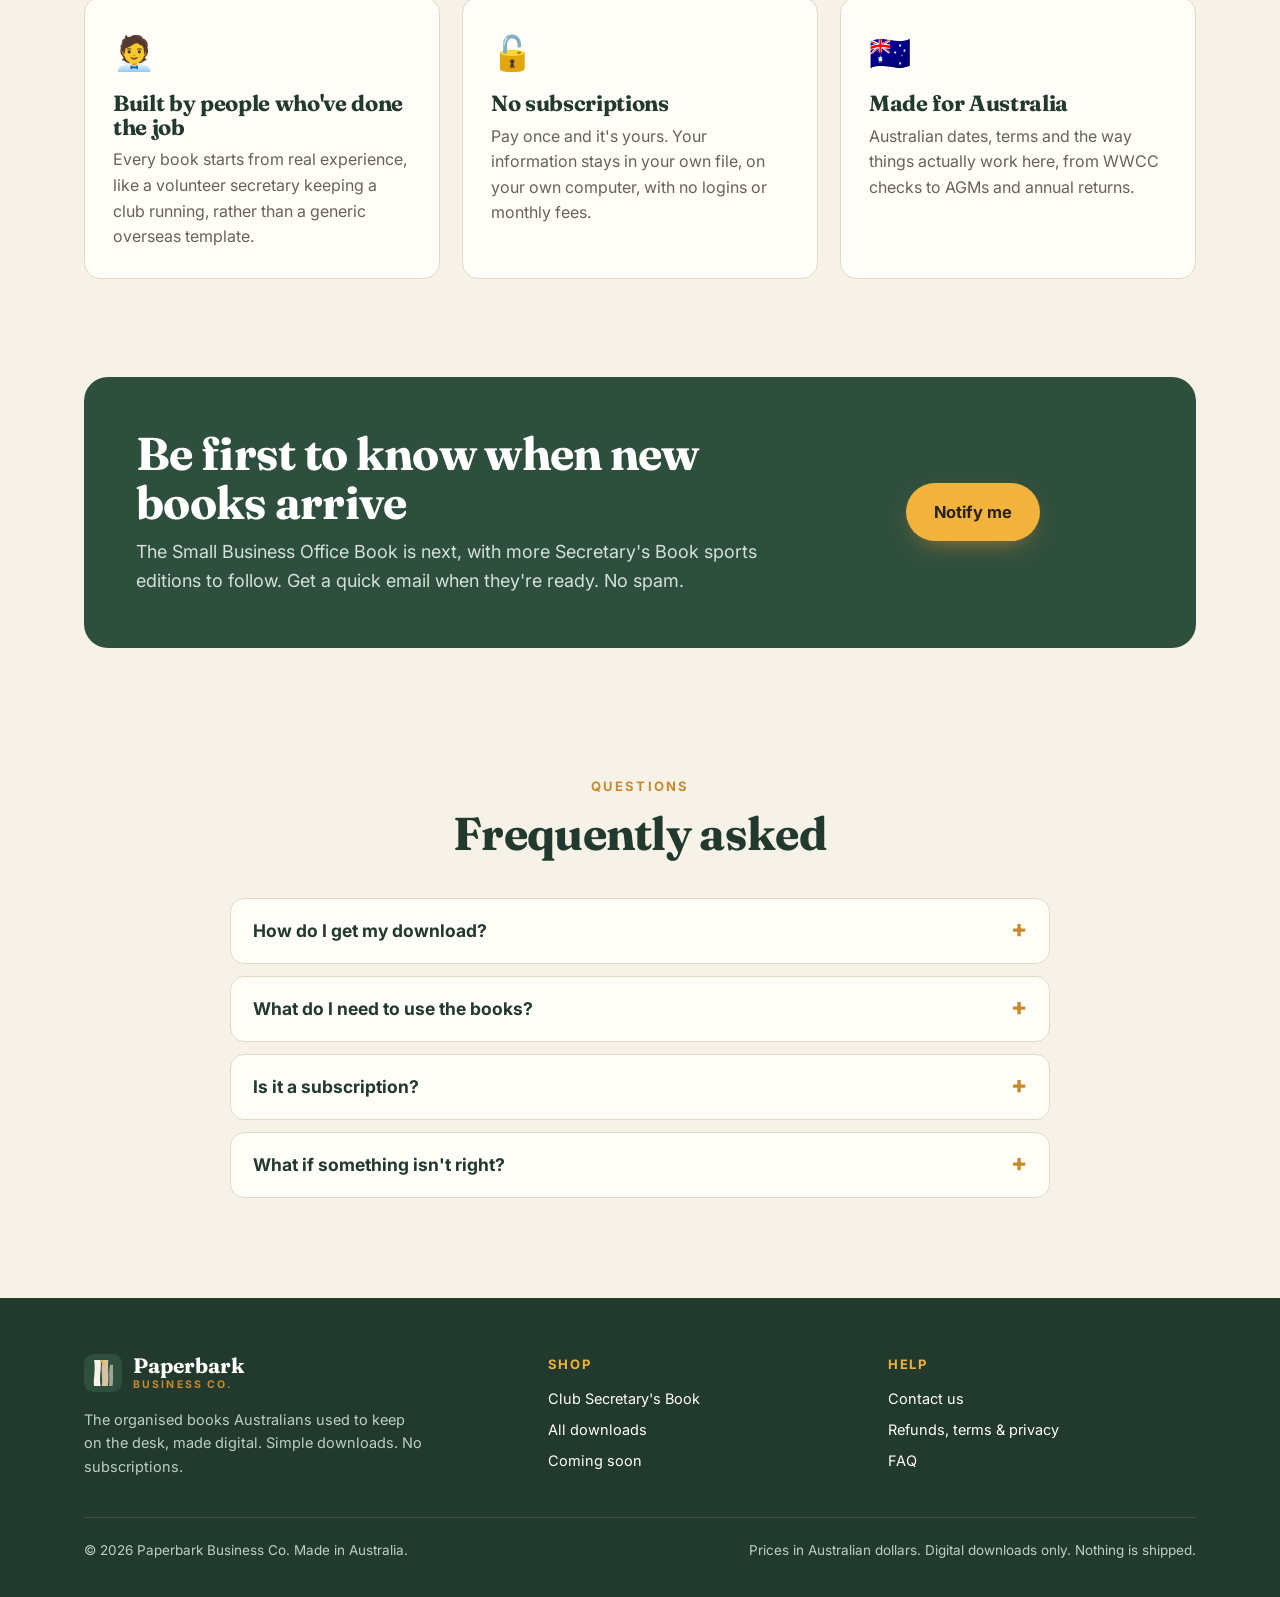
==== commit 8d5b0d18: "Add files via upload" ====
--- a/index.html
+++ b/index.html
@@ -195,8 +195,7 @@
       <details><summary>How do I get my download?</summary><p>Straight after payment you'll get a download link on screen and by email. Checkout is handled securely by Payhip.</p></details>
       <details><summary>What do I need to use the books?</summary><p>Microsoft Excel on Windows or Mac. Each book is designed and tested for Excel.</p></details>
       <details><summary>Is it a subscription?</summary><p>No. You pay once and the file is yours to keep and use.</p></details>
-      <details><summary>Can I buy for a whole association or group?</summary><p>Yes. We offer licences so an association, council or network can share a book with all its clubs or members. <a href="contact.html" data-mail="Licence enquiry">Get in touch</a> to talk about it.</p></details>
-      <details><summary>What if something isn't right?</summary><p><a href="contact.html" data-mail="Order question">Get in touch</a> and we'll help. If a file is faulty or not as described, we'll fix it or refund you. See <a href="policies.html">refunds, licence &amp; privacy</a>.</p></details>
+      <details><summary>What if something isn't right?</summary><p><a href="contact.html" data-mail="Order question">Get in touch</a> and we'll help. If a file is faulty or not as described, we'll fix it or refund you. See <a href="policies.html">refunds, terms &amp; privacy</a>.</p></details>
     </div>
   </div>
 </section>
@@ -220,7 +219,7 @@
       </div>
       <div>
         <h4>Help</h4>
-        <ul><li><a href="contact.html" data-mail="Question from your website">Contact us</a></li><li><a href="policies.html">Refunds, licence &amp; privacy</a></li><li><a href="index.html#faq">FAQ</a></li></ul>
+        <ul><li><a href="contact.html" data-mail="Question from your website">Contact us</a></li><li><a href="policies.html">Refunds, terms &amp; privacy</a></li><li><a href="index.html#faq">FAQ</a></li></ul>
       </div>
     </div>
     <div class="legal"><span>© <span id="yr">2026</span> Paperbark Business Co. Made in Australia.</span><span>Prices in Australian dollars. Digital downloads only. Nothing is shipped.</span></div>
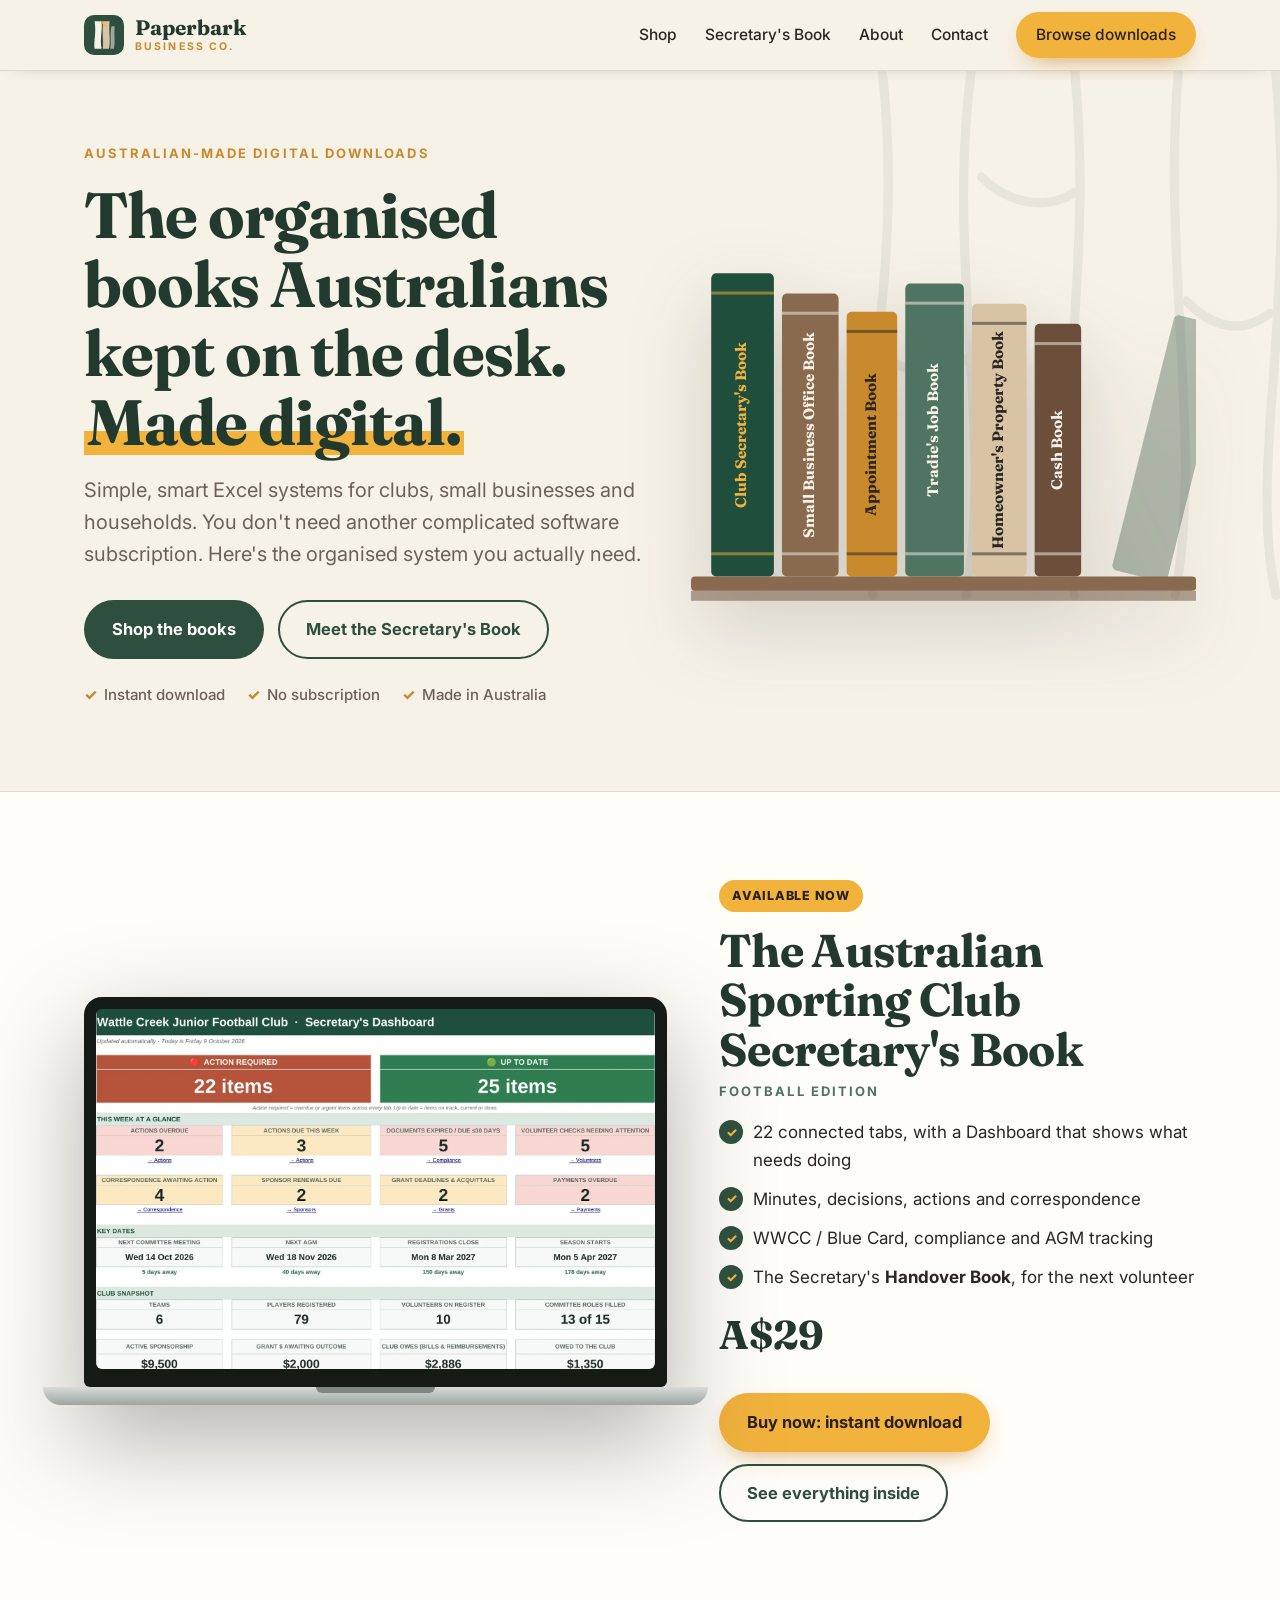
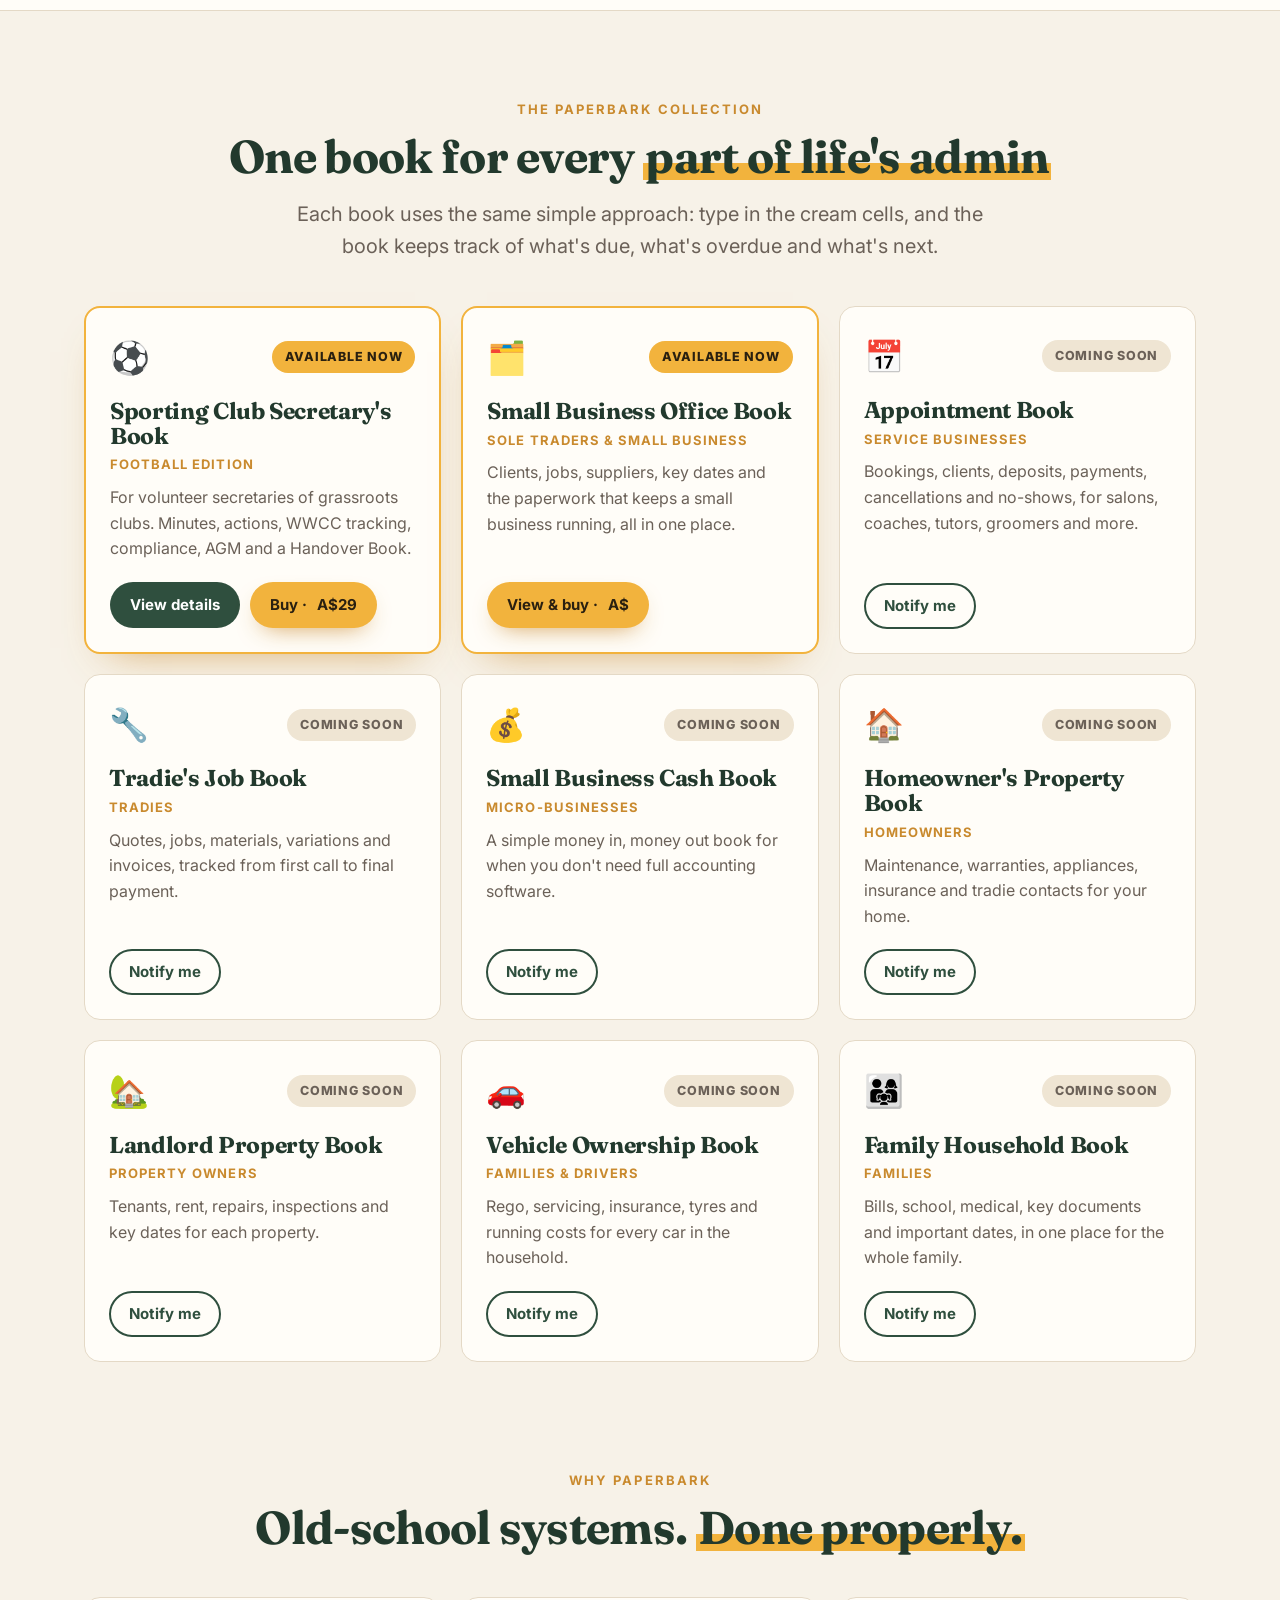
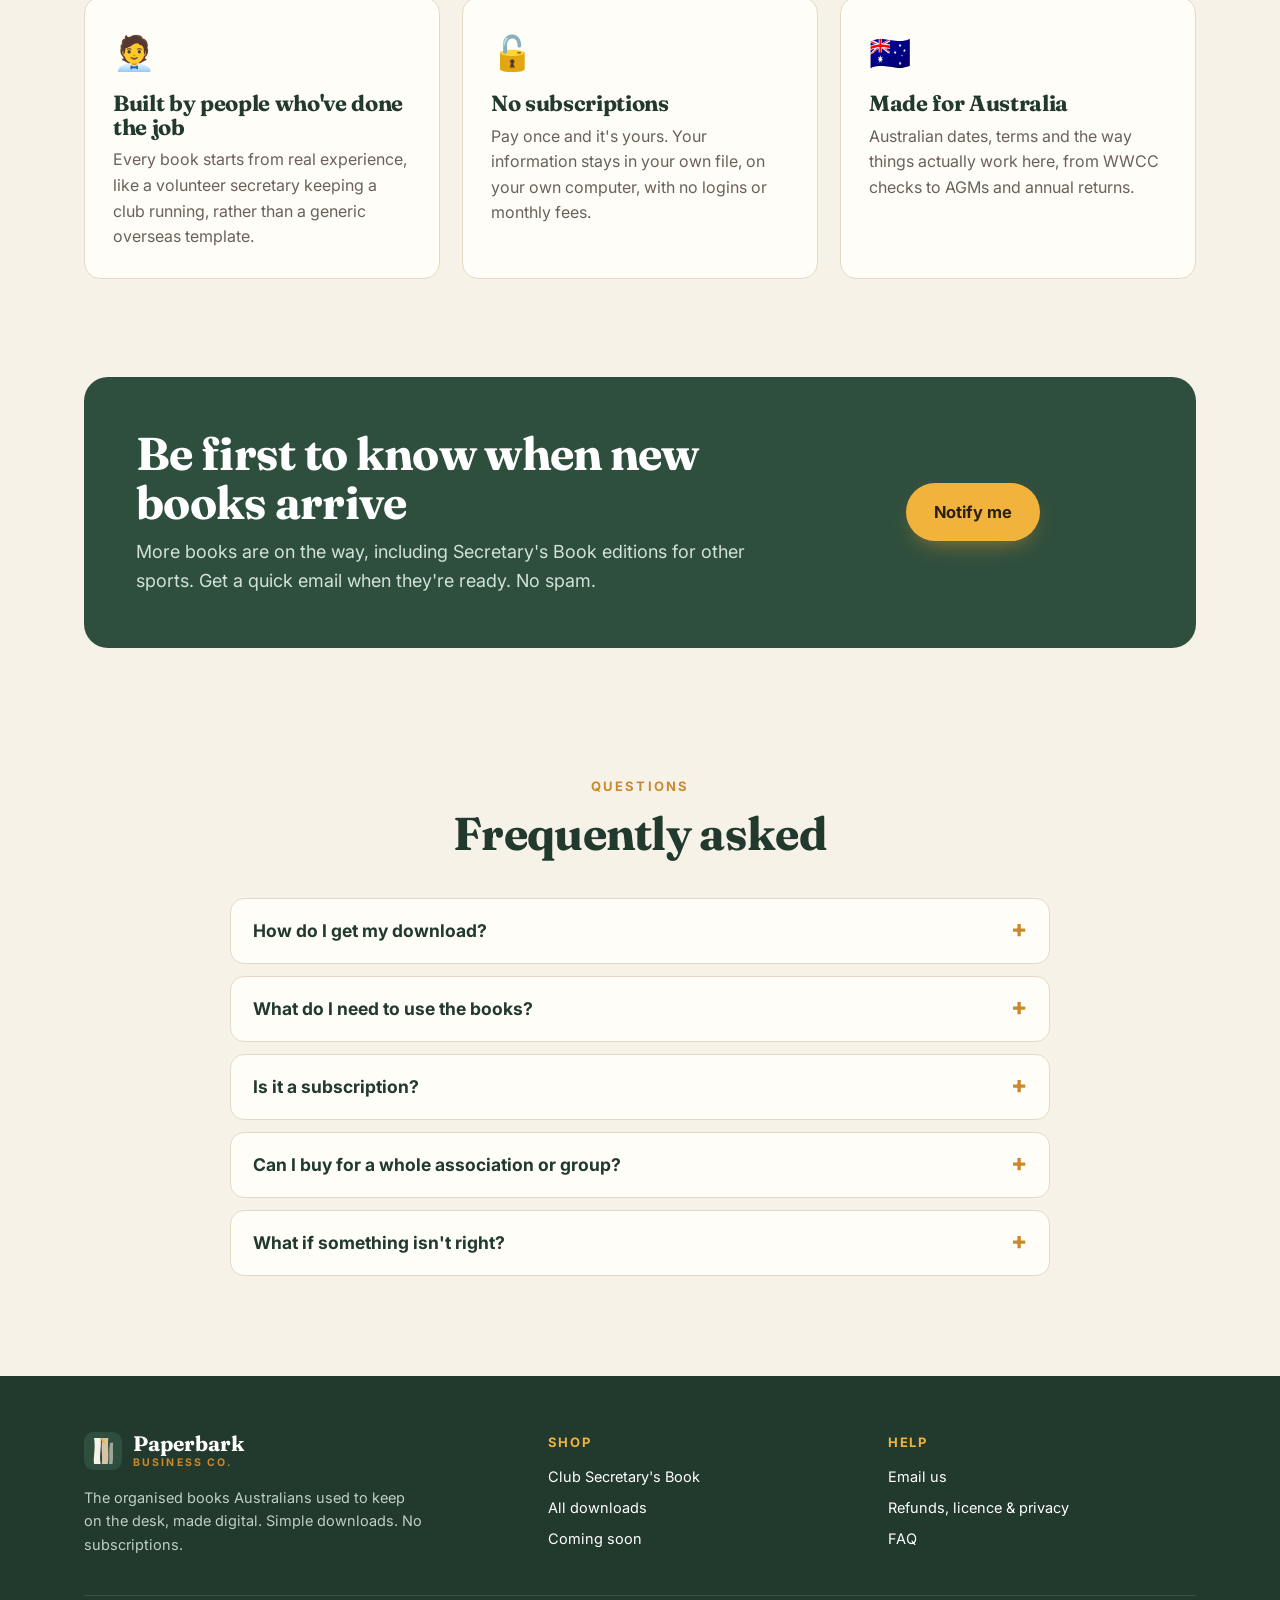
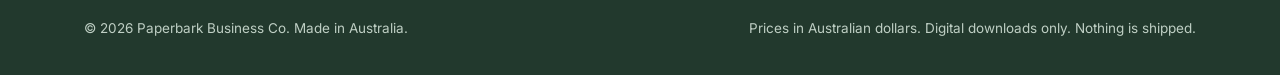
==== commit b9506df1: "Rename index_3.html to index.html" ====
--- a/index.html
+++ b/index.html
@@ -31,7 +31,7 @@
       <a href="index.html#shop">Shop</a>
       <a href="secretarys-book.html">Secretary's Book</a>
       <a href="index.html#about">About</a>
-      <a href="contact.html" data-mail="Hello from your website">Contact</a>
+      <a href="#contact" data-mail="Hello from your website">Contact</a>
       <a class="btn btn-gold btn-sm" href="index.html#shop">Browse downloads</a>
     </nav>
   </div>
@@ -126,10 +126,10 @@
   <div class="ptop"><span class="picon">⚽</span><span class="pill">Available now</span></div>
   <h3>Sporting Club Secretary's Book</h3><div class="pwho">Football Edition</div>
   <p>For volunteer secretaries of grassroots clubs. Minutes, actions, WWCC tracking, compliance, AGM and a Handover Book.</p><div class="pbtns"><a class="btn btn-euc btn-sm" href="secretarys-book.html">View details</a><a class="btn btn-gold btn-sm" href="#" data-buy="secretarys-book">Buy · <span data-price="secretarys-book">A$29</span></a></div>
-</article><article class="pcard">
-  <div class="ptop"><span class="picon">🗂️</span><span class="pill next">Coming next</span></div>
+</article><article class="pcard ready">
+  <div class="ptop"><span class="picon">🗂️</span><span class="pill">Available now</span></div>
   <h3>Small Business Office Book</h3><div class="pwho">Sole traders & small business</div>
-  <p>Clients, jobs, suppliers, key dates and the paperwork that keeps a small business running, all in one place.</p><div class="pbtns"><a class="btn btn-outline btn-sm" href="#" data-notify="Small Business Office Book">Notify me</a></div>
+  <p>Clients, jobs, suppliers, key dates and the paperwork that keeps a small business running, all in one place.</p><div class="pbtns"><a class="btn btn-gold btn-sm" href="#" data-buy="small-business-office-book">View &amp; buy · <span data-price="small-business-office-book">A$</span></a></div>
 </article><article class="pcard">
   <div class="ptop"><span class="picon">📅</span><span class="pill soon">Coming soon</span></div>
   <h3>Appointment Book</h3><div class="pwho">Service businesses</div>
@@ -180,7 +180,7 @@
     <div class="signup">
       <div>
         <h2>Be first to know when new books arrive</h2>
-        <p>The Small Business Office Book is next, with more Secretary's Book sports editions to follow. Get a quick email when they're ready. No spam.</p>
+        <p>More books are on the way, including Secretary's Book editions for other sports. Get a quick email when they're ready. No spam.</p>
       </div>
       <div class="act"><a class="btn btn-gold" href="#" data-notify="next Paperbark book">Notify me</a></div>
     </div>
@@ -195,7 +195,8 @@
       <details><summary>How do I get my download?</summary><p>Straight after payment you'll get a download link on screen and by email. Checkout is handled securely by Payhip.</p></details>
       <details><summary>What do I need to use the books?</summary><p>Microsoft Excel on Windows or Mac. Each book is designed and tested for Excel.</p></details>
       <details><summary>Is it a subscription?</summary><p>No. You pay once and the file is yours to keep and use.</p></details>
-      <details><summary>What if something isn't right?</summary><p><a href="contact.html" data-mail="Order question">Get in touch</a> and we'll help. If a file is faulty or not as described, we'll fix it or refund you. See <a href="policies.html">refunds, terms &amp; privacy</a>.</p></details>
+      <details><summary>Can I buy for a whole association or group?</summary><p>Yes. We offer licences so an association, council or network can share a book with all its clubs or members. <a href="#" data-mail="Licence enquiry">Email us</a> to talk about it.</p></details>
+      <details><summary>What if something isn't right?</summary><p>Email us and we'll help. If a file is faulty or not as described, we'll fix it or refund you. See <a href="policies.html">refunds, licence &amp; privacy</a>.</p></details>
     </div>
   </div>
 </section>
@@ -219,7 +220,7 @@
       </div>
       <div>
         <h4>Help</h4>
-        <ul><li><a href="contact.html" data-mail="Question from your website">Contact us</a></li><li><a href="policies.html">Refunds, terms &amp; privacy</a></li><li><a href="index.html#faq">FAQ</a></li></ul>
+        <ul><li><a href="#" data-mail="Question from your website">Email us</a></li><li><a href="policies.html">Refunds, licence &amp; privacy</a></li><li><a href="index.html#faq">FAQ</a></li></ul>
       </div>
     </div>
     <div class="legal"><span>© <span id="yr">2026</span> Paperbark Business Co. Made in Australia.</span><span>Prices in Australian dollars. Digital downloads only. Nothing is shipped.</span></div>
